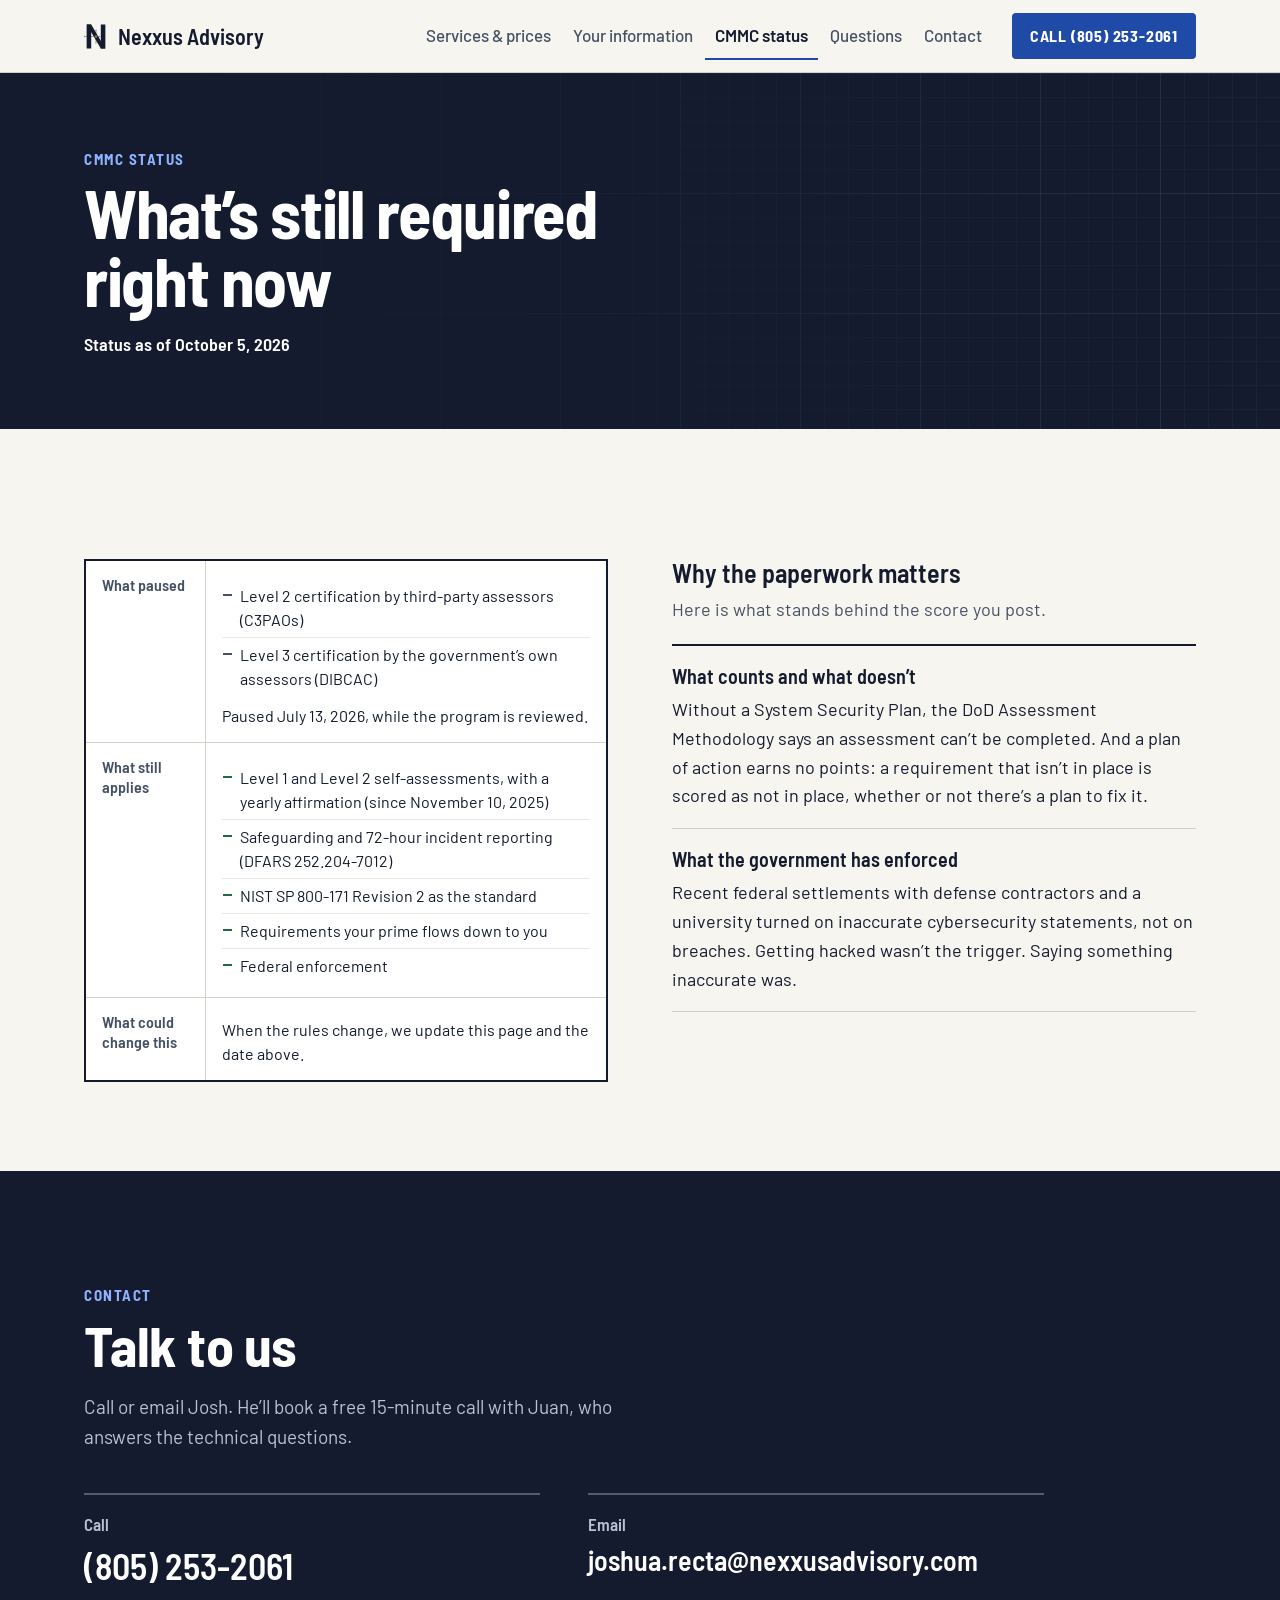
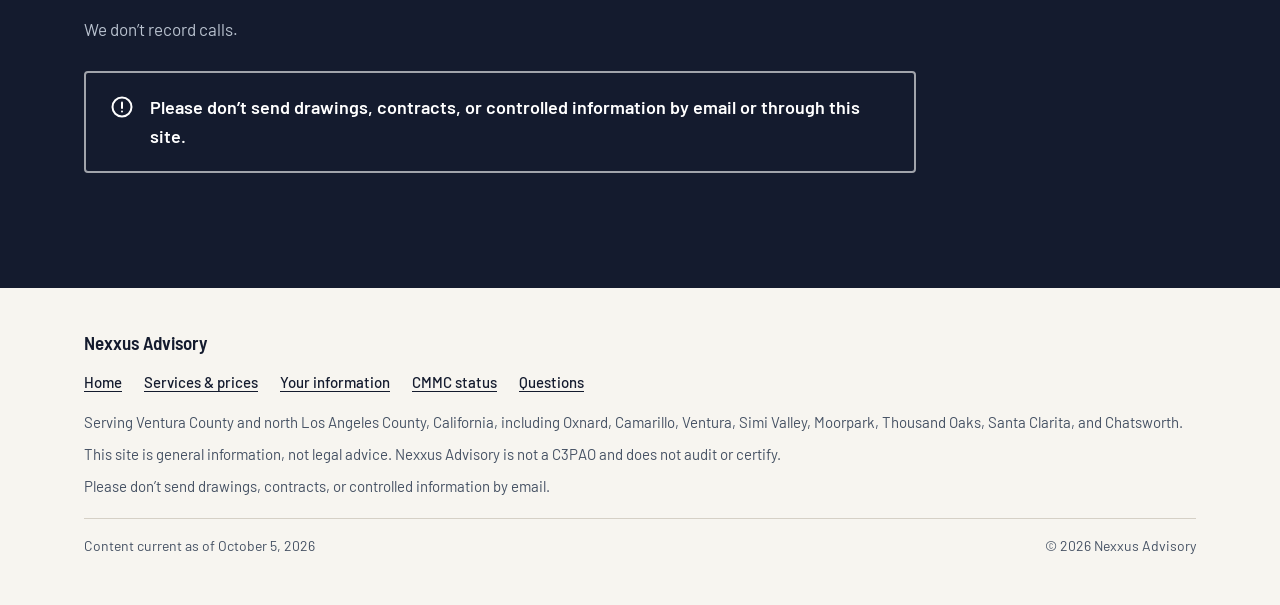
==== cmmc-status/index.html @ ff8290c5 "Split the site into five pages; add the four approved FAQ answers Pages: - /                   openi" ====
<!doctype html>
<html lang="en">
<head>
<meta charset="utf-8">
<meta name="viewport" content="width=device-width, initial-scale=1, viewport-fit=cover">
<title>CMMC status: what’s still required right now | Nexxus Advisory</title>
<meta name="description" content="Third-party CMMC certification is paused. Self-assessments, safeguarding under DFARS 252.204-7012, and what your prime flows down still apply. Status as of October 5, 2026.">
<link rel="canonical" href="https://nexxusadvisory.com/cmmc-status/">
<meta name="theme-color" content="#F7F5F0">
<meta property="og:type" content="website">
<meta property="og:site_name" content="Nexxus Advisory">
<meta property="og:url" content="https://nexxusadvisory.com/cmmc-status/">
<meta property="og:title" content="CMMC status: what’s still required right now">
<meta property="og:description" content="Third-party CMMC certification is paused. Self-assessments, safeguarding under DFARS 252.204-7012, and what your prime flows down still apply. Status as of October 5, 2026.">
<meta property="og:image" content="https://nexxusadvisory.com/og-image.png">
<meta property="og:image:width" content="1200">
<meta property="og:image:height" content="630">
<meta property="og:image:alt" content="Nexxus Advisory: The audit paused. The obligation didn’t.">
<meta name="twitter:card" content="summary_large_image">
<link rel="icon" type="image/svg+xml" href="/favicon.svg">
<link rel="preload" href="/fonts/barlow-semi-condensed-latin-700-normal.woff2" as="font" type="font/woff2" crossorigin>
<link rel="preload" href="/fonts/barlow-latin-400-normal.woff2" as="font" type="font/woff2" crossorigin>
<link rel="stylesheet" href="/fonts.css">
<link rel="stylesheet" href="/styles.css">
</head>
<body>

<a class="skip-link" href="#main">Skip to content</a>

<header class="site-header">
  <div class="wrap">
    <a class="brand" href="/" aria-label="Nexxus Advisory, home">
      <svg viewBox="0 0 200 240" aria-hidden="true" focusable="false">
        <g fill="#141B2E">
          <rect x="22" y="20" width="38" height="200"></rect>
          <rect x="140" y="20" width="38" height="200"></rect>
          <polygon points="22,20 60,20 178,220 140,220"></polygon>
        </g>
        <g stroke="#141B2E" stroke-width="3" fill="none">
          <line x1="4" y1="120" x2="132" y2="120"></line>
          <line x1="100" y1="66" x2="100" y2="174"></line>
          <line x1="4" y1="114" x2="4" y2="126"></line>
          <line x1="132" y1="114" x2="132" y2="126"></line>
          <line x1="94" y1="66" x2="106" y2="66"></line>
          <line x1="94" y1="174" x2="106" y2="174"></line>
        </g>
        <circle cx="100" cy="120" r="9" fill="#A6491F" stroke="#FFFFFF" stroke-width="2"></circle>
      </svg>
      <span>Nexxus Advisory</span>
    </a>
    <nav class="site-nav" aria-label="Pages">
      <ul>
        <li><a href="/services/">Services &amp; prices</a></li>
        <li><a href="/your-information/">Your information</a></li>
        <li><a href="/cmmc-status/" aria-current="page">CMMC status</a></li>
        <li><a href="/questions/">Questions</a></li>
        <li><a href="#contact">Contact</a></li>
      </ul>
    </nav>
    <a class="btn btn-primary header-call" href="tel:+18052532061">Call (805) 253-2061</a>
    <details class="menu">
      <summary><svg viewBox="0 0 24 24" fill="none" stroke="currentColor" stroke-width="2" stroke-linecap="round" aria-hidden="true" focusable="false"><path class="menu-bars" d="M4 7h16M4 12h16M4 17h16"></path><path class="menu-x" d="M6 6l12 12M18 6L6 18"></path></svg><span>Menu</span></summary>
      <nav class="menu-panel" aria-label="Menu">
        <ul>
        <li><a href="/">Home</a></li>
        <li><a href="/services/">Services &amp; prices</a></li>
        <li><a href="/your-information/">Your information</a></li>
        <li><a href="/cmmc-status/" aria-current="page">CMMC status</a></li>
        <li><a href="/questions/">Questions</a></li>
        </ul>
      </nav>
    </details>
  </div>
</header>

<main id="main">

  <section class="hero page-hero" aria-labelledby="page-title">
    <div class="wrap">
      <p class="eyebrow">CMMC status</p>
      <h1 id="page-title">What’s still required right now</h1>
      <p class="date-line">Status as of <time datetime="2026-10-05">October 5, 2026</time></p>
    </div>
  </section>

  <section class="section" id="status" aria-label="Status details">
    <div class="wrap">
      <div class="status-grid">
        <div class="notice">
          <div class="notice-row">
            <h2 class="notice-key">What paused</h2>
            <div class="notice-val">
              <ul>
                <li>Level 2 certification by third-party assessors (C3PAOs)</li>
                <li>Level 3 certification by the government’s own assessors (DIBCAC)</li>
              </ul>
              <p>Paused July 13, 2026, while the program is reviewed.</p>
            </div>
          </div>
          <div class="notice-row">
            <h2 class="notice-key">What still applies</h2>
            <div class="notice-val">
              <ul class="applies">
                <li>Level 1 and Level 2 self-assessments, with a yearly affirmation (since November 10, 2025)</li>
                <li>Safeguarding and 72-hour incident reporting (DFARS 252.204-7012)</li>
                <li>NIST SP 800-171 Revision 2 as the standard</li>
                <li>Requirements your prime flows down to you</li>
                <li>Federal enforcement</li>
              </ul>
            </div>
          </div>
          <div class="notice-row">
            <h2 class="notice-key">What could change this</h2>
            <div class="notice-val">
              <p>When the rules change, we update this page and the date above.</p>
            </div>
          </div>
        </div>

        <div class="matters">
          <h2>Why the paperwork matters</h2>
          <p>Here is what stands behind the score you post.</p>
          <div class="matters-list">
            <div class="matters-item">
              <h3>What counts and what doesn’t</h3>
              <p>Without a System Security Plan, the DoD Assessment Methodology says an assessment can’t be completed. And a plan of action earns no points: a requirement that isn’t in place is scored as not in place, whether or not there’s a plan to fix it.</p>
            </div>
            <div class="matters-item">
              <h3>What the government has enforced</h3>
              <p>Recent federal settlements with defense contractors and a university turned on inaccurate cybersecurity statements, not on breaches. Getting hacked wasn’t the trigger. Saying something inaccurate was.</p>
            </div>
          </div>
        </div>
      </div>
    </div>
  </section>

  <section class="contact" id="contact" aria-labelledby="contact-title">
    <div class="wrap">
      <p class="eyebrow">Contact</p>
      <h2 id="contact-title">Talk to us</h2>
      <p class="contact-sub">Call or email Josh. He’ll book a free 15-minute call with Juan, who answers the technical questions.</p>
      <div class="contact-grid">
        <div class="contact-item">
          <p class="contact-key">Call</p>
          <a href="tel:+18052532061">(805) 253-2061</a>
        </div>
        <div class="contact-item">
          <p class="contact-key">Email</p>
          <a class="email" href="mailto:joshua.recta@nexxusadvisory.com?subject=CMMC%20documentation">joshua.recta<wbr>@nexxusadvisory.com</a>
        </div>
      </div>
      <p class="contact-note">We don’t record calls.</p>
      <p class="warning"><svg viewBox="0 0 24 24" fill="none" stroke="currentColor" stroke-width="2" stroke-linecap="round" stroke-linejoin="round" aria-hidden="true" focusable="false"><circle cx="12" cy="12" r="9.5"></circle><path d="M12 7.5v5.5"></path><path d="M12 16.5v.01"></path></svg><span>Please don’t send drawings, contracts, or controlled information by email or through this site.</span></p>
    </div>
  </section>

</main>

<footer class="site-footer">
  <div class="wrap">
    <p class="footer-name">Nexxus Advisory</p>
    <ul class="footer-nav" aria-label="Pages">
      <li><a href="/">Home</a></li>
      <li><a href="/services/">Services &amp; prices</a></li>
      <li><a href="/your-information/">Your information</a></li>
      <li><a href="/cmmc-status/">CMMC status</a></li>
      <li><a href="/questions/">Questions</a></li>
    </ul>
    <p>Serving Ventura County and north Los Angeles County, California, including Oxnard, Camarillo, Ventura, Simi Valley, Moorpark, Thousand Oaks, Santa Clarita, and Chatsworth.</p>
    <p>This site is general information, not legal advice. Nexxus Advisory is not a C3PAO and does not audit or certify.</p>
    <p>Please don’t send drawings, contracts, or controlled information by email.</p>
    <div class="footer-meta">
      <span>Content current as of <time datetime="2026-10-05">October 5, 2026</time></span>
      <span>© 2026 Nexxus Advisory</span>
    </div>
  </div>
</footer>

<aside class="callbar" aria-label="Call Josh">
  <a class="btn btn-primary" href="tel:+18052532061">Call (805) 253-2061</a>
</aside>

</body>
</html>
---- fonts.css ----
/* Barlow and Barlow Semi Condensed, self-hosted (SIL Open Font License, see fonts/OFL.txt) */
@font-face{font-family:'Barlow';font-style:normal;font-weight:400;font-display:swap;src:url('fonts/barlow-latin-400-normal.woff2') format('woff2');}
@font-face{font-family:'Barlow';font-style:normal;font-weight:500;font-display:swap;src:url('fonts/barlow-latin-500-normal.woff2') format('woff2');}
@font-face{font-family:'Barlow';font-style:normal;font-weight:600;font-display:swap;src:url('fonts/barlow-latin-600-normal.woff2') format('woff2');}
@font-face{font-family:'Barlow Semi Condensed';font-style:normal;font-weight:500;font-display:swap;src:url('fonts/barlow-semi-condensed-latin-500-normal.woff2') format('woff2');}
@font-face{font-family:'Barlow Semi Condensed';font-style:normal;font-weight:600;font-display:swap;src:url('fonts/barlow-semi-condensed-latin-600-normal.woff2') format('woff2');}
@font-face{font-family:'Barlow Semi Condensed';font-style:normal;font-weight:700;font-display:swap;src:url('fonts/barlow-semi-condensed-latin-700-normal.woff2') format('woff2');}
---- styles.css ----
/* Nexxus Advisory, site styles (v2, approved copy) */

:root{
  --page:#F7F5F0;   /* page background: warm paper */
  --paper:#FFFFFF;  /* cards and sheets sit on the page in white */
  --steel:#ECE9E2;
  --line:#D5D0C6;
  --ink:#141B2E;
  --ink-2:#455163;
  --blue:#1F4AA8;
  --blue-dark:#173A86;
  --hold:#8A4B00;
  --hold-bg:#FDF0D5;
  --ok:#1E6A43;
  --ok-bg:#E2F1E8;
  --night-text:#B9C2CF;
  --night-line:rgba(255,255,255,.16);
  --blue-light:#8FB3FF; /* links and accents on the dark bands */
  --blue-bright:#3B6FE0; /* buttons on the dark bands */
  --hold-light:#F2B35C;
  --sans:'Barlow', system-ui, -apple-system, 'Segoe UI', sans-serif;
  --cond:'Barlow Semi Condensed', 'Barlow', system-ui, -apple-system, 'Segoe UI', sans-serif;
  --wrap:1160px;
  --gutter:24px;
}

*,*::before,*::after{ box-sizing:border-box; }
html{ -webkit-text-size-adjust:100%; text-size-adjust:100%; }
@media (prefers-reduced-motion: no-preference){ html{ scroll-behavior:smooth; } }
body{
  margin:0; background:var(--page); color:var(--ink);
  font-family:var(--sans); font-size:1.125rem; line-height:1.6;
  -webkit-font-smoothing:antialiased; text-rendering:optimizeLegibility;
}
svg{ display:block; }
h1,h2,h3{ margin:0; font-family:var(--cond); color:var(--ink); line-height:1.1; }
p{ margin:0; }
ul,ol,dl,dd{ margin:0; padding:0; list-style:none; }
a{ color:var(--blue); text-underline-offset:3px; text-decoration-thickness:1px; }
a:hover{ color:var(--blue-dark); text-decoration-thickness:2px; }
:focus-visible{ outline:3px solid var(--blue); outline-offset:3px; border-radius:2px; }
[id]{ scroll-margin-top:88px; }

.wrap{ max-width:var(--wrap); margin:0 auto; padding:0 var(--gutter); }

.skip-link{
  position:absolute; left:12px; top:-80px; z-index:100;
  background:var(--ink); color:#fff; padding:12px 16px; border-radius:4px;
  font-weight:600; text-decoration:none;
}
.skip-link:focus{ top:12px; color:#fff; }

/* A value set on launch day; the highlight makes it impossible to miss */
.todo{ background:var(--hold-bg); color:var(--hold); padding:0 4px; border-radius:2px; }

/* ---------- Buttons ---------- */
.btn{
  display:inline-flex; align-items:center; justify-content:center; gap:8px;
  min-height:52px; padding:10px 24px; border:2px solid var(--blue); border-radius:4px;
  font-family:var(--cond); font-weight:700; font-size:1.125rem; letter-spacing:.05em; text-transform:uppercase;
  text-decoration:none; transition:background-color .15s ease, color .15s ease, border-color .15s ease;
}
.btn-primary{ background:var(--blue); color:#fff; }
.btn-primary:hover{ background:var(--blue-dark); border-color:var(--blue-dark); color:#fff; }
.btn-secondary{ background:transparent; color:var(--blue); }
.btn-secondary:hover{ background:var(--steel); color:var(--blue-dark); }
.actions{ margin-top:32px; display:flex; flex-wrap:wrap; align-items:center; gap:12px 20px; }
.actions .text-link{ font-weight:500; }

/* ---------- Header ---------- */
.site-header{
  position:sticky; top:0; z-index:50;
  background:rgba(247,245,240,.97); border-bottom:1px solid var(--line);
}
.site-header .wrap{ display:flex; align-items:center; gap:20px; min-height:72px; }
.brand{
  display:flex; align-items:center; gap:10px; margin-right:auto;
  color:var(--ink); text-decoration:none;
  font-family:var(--cond); font-weight:600; font-size:1.375rem; line-height:1;
}
.brand:hover{ color:var(--ink); }
.brand svg{ width:24px; height:29px; flex:none; }
.site-nav ul{ display:flex; gap:2px; }
.site-nav a{
  display:block; padding:10px 10px; border-radius:4px;
  color:var(--ink-2); font-weight:500; font-size:1.0625rem; text-decoration:none;
}
.site-nav a:hover{ color:var(--ink); background:var(--steel); }
.site-nav a[aria-current="page"]{ color:var(--ink); font-weight:600; box-shadow:inset 0 -2px 0 var(--blue); border-radius:4px 4px 0 0; }
.header-call{ min-height:44px; padding:8px 16px; font-size:1rem; }
@media (max-width:1060px){ .site-nav{ display:none; } }

/* Menu for phones and tablets: a <details> element, so it works without scripts */
.menu{ display:none; position:relative; }
@media (max-width:1060px){ .menu{ display:block; } }
.menu summary{
  display:flex; align-items:center; gap:8px; min-height:44px; padding:8px 14px; cursor:pointer; list-style:none;
  border:2px solid var(--ink); border-radius:4px; font-family:var(--cond); font-weight:700; font-size:1rem;
  letter-spacing:.05em; text-transform:uppercase; color:var(--ink); background:transparent;
}
.menu summary::-webkit-details-marker{ display:none; }
.menu summary svg{ width:20px; height:20px; }
.menu .menu-x{ display:none; }
.menu[open] .menu-x{ display:inline; }
.menu[open] .menu-bars{ display:none; }
.menu-panel{
  position:absolute; right:0; top:calc(100% + 10px); z-index:70; width:min(20rem, calc(100vw - 32px));
  background:var(--paper); border:2px solid var(--ink); border-radius:4px; box-shadow:0 18px 36px -18px rgba(20,27,46,.45);
}
.menu-panel li + li{ border-top:1px solid var(--line); }
.menu-panel a{ display:block; padding:14px 18px; color:var(--ink); text-decoration:none; font-family:var(--cond); font-weight:600; font-size:1.1875rem; }
.menu-panel a:hover{ background:var(--steel); }
.menu-panel a[aria-current="page"]{ box-shadow:inset 4px 0 0 var(--blue); color:var(--blue-dark); }

/* Sticky call bar: phones only, replaces the header button there */
.callbar{ display:none; }
@media (max-width:760px){
  .header-call{ display:none; }
  .callbar{
    display:block; position:fixed; left:0; right:0; bottom:0; z-index:60;
    padding:10px 16px calc(10px + env(safe-area-inset-bottom));
    background:rgba(247,245,240,.97); border-top:1px solid var(--line);
  }
  .callbar .btn{ width:100%; }
  body{ padding-bottom:80px; }
}

/* ---------- Opening ---------- */
/* Dark band with a faint drafting grid that fades out behind the text */
.hero{
  padding:clamp(56px,8vw,112px) 0 0; color:#fff;
  background-color:var(--ink);
  background-image:
    linear-gradient(90deg, var(--ink) 0%, rgba(20,27,46,.88) 40%, rgba(20,27,46,.15) 100%),
    linear-gradient(rgba(143,179,255,.12) 1px, transparent 1px),
    linear-gradient(90deg, rgba(143,179,255,.12) 1px, transparent 1px),
    linear-gradient(rgba(143,179,255,.05) 1px, transparent 1px),
    linear-gradient(90deg, rgba(143,179,255,.05) 1px, transparent 1px);
  background-size:auto, 120px 120px, 120px 120px, 24px 24px, 24px 24px;
  /* grid anchored to the right edge so the route drawing sits exactly on its lines */
  background-position:0 0, right 0 top 0, right 0 top 0, right 0 top 0, right 0 top 0;
  position:relative; overflow:hidden;
}
.hero > .wrap{ position:relative; z-index:1; }

/* Inner pages open with a compact version of the dark band */
.page-hero{ padding:clamp(48px,6vw,88px) 0 clamp(44px,5.5vw,80px); }
.page-hero h1{ font-size:clamp(2.5rem,5.6vw,4.25rem); font-weight:700; line-height:1; letter-spacing:-.02em; max-width:18ch; }
.hero .eyebrow{ color:var(--blue-light); }
.page-intro{ margin-top:20px; max-width:38em; font-size:clamp(1.1875rem,1.8vw,1.3125rem); color:var(--night-text); }
.page-hero .date-line{ margin-top:16px; font-family:var(--cond); font-weight:600; font-size:1.125rem; color:#fff; }

/* Route drawing on the grid: how drawings move through a shop (wide screens only).
   Original linework; it echoes the example-shop map further down. */
.trace{
  display:none; position:absolute; top:0; right:0; z-index:2; width:576px; height:744px; pointer-events:none;
  -webkit-mask-image:linear-gradient(90deg, transparent 0, #000 18%);
  mask-image:linear-gradient(90deg, transparent 0, #000 18%);
}
@media (min-width:1440px){ .trace{ display:block; } }
/* hover zone over the drawing only (clear of the text), so hovering it replays the trip */
.trace-hit{ fill:none; pointer-events:all; }
.trace-shop{ fill:none; stroke:var(--blue-light); stroke-opacity:.35; stroke-width:1; stroke-dasharray:6 6; }
.trace-caps{ fill:var(--blue-light); fill-opacity:.55; font-family:var(--cond); font-weight:600; font-size:11px; letter-spacing:.14em; }
.trace-route{ fill:none; stroke:var(--blue-light); stroke-opacity:.45; stroke-width:1.5; stroke-linejoin:round; }
.trace-pulse{ fill:none; stroke:#fff; stroke-width:2.5; stroke-linecap:round; stroke-dasharray:48 2000; stroke-dashoffset:48; opacity:.9; }
.trace-grow{ fill:none; stroke:var(--hold-light); stroke-opacity:.6; stroke-width:1.5; stroke-dasharray:5 6; }
.trace-node rect{ fill:var(--ink); stroke:var(--blue-light); stroke-opacity:.6; stroke-width:1.5; }
.trace-label text{ fill:var(--blue-light); fill-opacity:.85; font-family:var(--cond); font-weight:600; font-size:12px; letter-spacing:.1em; text-anchor:middle; }
.trace-via circle{ fill:var(--blue-light); fill-opacity:.7; }
.trace-exit circle{ fill:var(--hold-light); fill-opacity:.8; }
/* Nexxus layer: drafting notes that map the route but never touch it */
.note-line{ fill:none; stroke:#fff; stroke-opacity:.55; stroke-width:1; }
.note-arrow{ fill:#fff; fill-opacity:.7; }
.note-balloon circle{ fill:var(--ink); stroke:#fff; stroke-opacity:.75; stroke-width:1.25; }
.note-balloon text{ fill:#fff; font-family:var(--cond); font-weight:700; font-size:12px; text-anchor:middle; }
.note-text{ fill:#fff; fill-opacity:.7; font-family:var(--cond); font-weight:600; font-size:11px; letter-spacing:.14em; text-anchor:middle; }
.note-block{ fill:var(--ink); stroke:#fff; stroke-opacity:.55; stroke-width:1; }
.note-title{ fill:#fff; fill-opacity:.9; font-family:var(--cond); font-weight:700; font-size:12px; letter-spacing:.12em; text-anchor:middle; }
/* One trip around the route (5s), starting 3s after the page loads, replayed when the mouse moves onto the drawing
   into the opening. It never loops on its own (WCAG 2.2.2). Two identical keyframes so that
   switching names on hover restarts the trip. */
@keyframes trace-run-a{ from{ stroke-dashoffset:48; } to{ stroke-dashoffset:-1920; } }
@keyframes trace-run-b{ from{ stroke-dashoffset:48; } to{ stroke-dashoffset:-1920; } }
.hero{ --trace-delay:3s; } /* after the headline has been read */
.trace:hover{ --trace-delay:.15s; }
@media (prefers-reduced-motion: no-preference){
  .trace-pulse{ animation:trace-run-a 5s linear var(--trace-delay) both; }
  .trace:hover .trace-pulse{ animation-name:trace-run-b; }
}
@media (prefers-reduced-motion: reduce){ .trace-pulse{ display:none; } }
/* Scope leaks: each amber exit glows once as the light passes the box it leaves from
   (office 0.79s, CAM PC 1.59s, shop floor 1.95s into the trip). Replays with the trip. */
.leak-halo{ opacity:0; }
path.leak-halo{ fill:none; stroke:var(--hold-light); stroke-width:7; stroke-linecap:round; }
circle.leak-halo{ fill:var(--hold-light); }
.leak-halo{ will-change:opacity; }
@keyframes leak-glow-a{ 0%{ opacity:0; } 25%{ opacity:.85; } 100%{ opacity:0; } }
@keyframes leak-glow-b{ 0%{ opacity:0; } 25%{ opacity:.85; } 100%{ opacity:0; } }
@media (prefers-reduced-motion: no-preference){
  .leak-halo{ animation:leak-glow-a 1.6s ease-out both; }
  .leak-1 .leak-halo{ animation-delay:calc(var(--trace-delay) + .79s); }
  .leak-2 .leak-halo{ animation-delay:calc(var(--trace-delay) + 1.59s); }
  .leak-3 .leak-halo{ animation-delay:calc(var(--trace-delay) + 1.95s); }
  .trace:hover .leak-halo{ animation-name:leak-glow-b; }
}
.hero h1, .hero h2, .hero h3{ color:#fff; }
.hero a:not(.btn){ color:var(--blue-light); }
.hero a:not(.btn):hover{ color:#fff; }
.hero :focus-visible{ outline-color:#fff; }
.hero .btn-primary{ background:var(--blue-bright); border-color:var(--blue-bright); }
.hero .btn-primary:hover{ background:#fff; border-color:#fff; color:var(--ink); }
.hero-kicker{
  max-width:48rem; margin-bottom:20px;
  font-family:var(--cond); font-weight:600; font-size:clamp(1.0625rem,1.6vw,1.25rem); line-height:1.3;
  letter-spacing:.01em; color:var(--blue-light);
}
.hero .hero-kicker{ color:var(--blue-light); }
.hero-slogan{
  font-family:var(--cond); color:#fff;
  font-size:clamp(3rem,7.4vw,6rem); font-weight:700;
  line-height:.95; letter-spacing:-.02em;
}
.hero-slogan span{ display:block; }
.hero-slogan span + span{ color:var(--blue-light); }
.lede{ margin-top:32px; max-width:36em; font-size:clamp(1.1875rem,1.8vw,1.375rem); line-height:1.5; }
.lede + .lede{ margin-top:12px; color:var(--night-text); }
.hero-status{
  margin-top:28px; max-width:40em; padding-top:16px; border-top:2px solid rgba(255,255,255,.35);
  font-weight:500;
}

/* At a glance: four facts already stated further down, each a jump link */
.facts{
  margin-top:clamp(48px,6vw,72px); display:grid; grid-template-columns:repeat(4,minmax(0,1fr));
  border-top:1px solid var(--night-line);
}
.facts li + li{ border-left:1px solid var(--night-line); }
.hero .facts a{
  display:flex; flex-direction:column; gap:12px; height:100%;
  padding:24px 20px 28px; color:#fff; text-decoration:none;
  font-family:var(--cond); font-weight:600; font-size:1.1875rem; line-height:1.25;
}
.facts li:first-child a{ padding-left:0; }
.facts svg{ width:28px; height:28px; flex:none; color:var(--blue-light); }
.hero .facts a:hover span{ text-decoration:underline; text-underline-offset:4px; }

/* Icon moves once on hover (mouse) or keyboard focus. CSS only; off for reduced motion. */
@keyframes tag-swing{ 0%{ transform:rotate(0); } 25%{ transform:rotate(-16deg); } 55%{ transform:rotate(10deg); } 80%{ transform:rotate(-4deg); } 100%{ transform:rotate(0); } }
@keyframes pin-drop{ 0%{ transform:translateY(0); } 30%{ transform:translateY(-7px); } 55%{ transform:translateY(0); } 72%{ transform:translateY(-2px); } 100%{ transform:translateY(0); } }
/* padlock: the left leg stays in the body as the hinge; the right side pops free, then clicks shut */
@keyframes shackle-lift{ 0%{ transform:rotate(0); } 35%{ transform:rotate(-24deg); } 60%{ transform:rotate(-24deg); } 85%{ transform:rotate(3deg); } 100%{ transform:rotate(0); } }
.shackle{ transform-box:view-box; transform-origin:8px 10.5px; }
@keyframes check-draw{ from{ stroke-dashoffset:1; } to{ stroke-dashoffset:0; } }
.ico-tag{ transform-origin:33% 33%; }
.ico .check-2{ stroke-dasharray:1; stroke-dashoffset:0; }
@media (prefers-reduced-motion: no-preference){
  .facts a:focus-visible .ico-tag{ animation:tag-swing .6s ease-out; }
  .facts a:focus-visible .ico-pin{ animation:pin-drop .55s ease-out; }
  .facts a:focus-visible .shackle{ animation:shackle-lift .65s ease-in-out; }
  .facts a:focus-visible .check-2{ animation:check-draw .35s ease-out .12s both; }
}
@media (hover: hover) and (prefers-reduced-motion: no-preference){
  .facts a:hover .ico-tag{ animation:tag-swing .6s ease-out; }
  .facts a:hover .ico-pin{ animation:pin-drop .55s ease-out; }
  .facts a:hover .shackle{ animation:shackle-lift .65s ease-in-out; }
  .facts a:hover .check-2{ animation:check-draw .35s ease-out .12s both; }
}
@media (max-width:860px){
  .facts{ grid-template-columns:repeat(2,minmax(0,1fr)); }
  .facts li:nth-child(3){ border-left:0; }
  .facts li:nth-child(n+3){ border-top:1px solid var(--night-line); }
  .facts li:nth-child(odd) a{ padding-left:0; }
  .hero .facts a{ padding:18px 14px 20px; font-size:1.0625rem; gap:10px; }
}

/* ---------- Sections ---------- */
.section{ padding:clamp(56px,7vw,100px) 0; }
.section-alt{ background:var(--steel); }
.section-head{ max-width:44rem; }
.section-head h2{ font-size:clamp(2.25rem,4.4vw,3.5rem); font-weight:700; letter-spacing:-.015em; line-height:1.02; }
.eyebrow{
  margin-bottom:10px; font-family:var(--cond); font-weight:700; font-size:.9375rem; line-height:1.2;
  letter-spacing:.1em; text-transform:uppercase; color:var(--blue);
}
.section-head .eyebrow{ margin-top:0; font-size:.9375rem; color:var(--blue); }

/* Dark band, used once mid-page for rhythm */
.section-dark{ background:var(--ink); color:#fff; }
.section-dark h2, .section-dark h3{ color:#fff; }
.section-dark .section-head p{ color:var(--night-text); }
.section-dark .section-head .eyebrow, .contact .eyebrow{ color:var(--blue-light); }
.section-dark a{ color:var(--blue-light); }
.section-dark :focus-visible{ outline-color:#fff; }
.section-dark .limits{ border-top-color:rgba(255,255,255,.6); }
.section-dark .limits li{ border-bottom-color:var(--night-line); }
.section-dark .limits svg{ color:var(--hold-light); }
.section-head p{ margin-top:16px; font-size:1.1875rem; color:var(--ink-2); }
.section-head .date-line{ margin-top:10px; font-family:var(--cond); font-weight:600; font-size:1.125rem; color:var(--ink); }

/* Is this for your shop? */
.fit{ margin-top:40px; display:grid; grid-template-columns:repeat(2,minmax(0,1fr)); gap:24px; }
.fit-col{ background:var(--paper); border:1px solid var(--line); border-radius:4px; padding:clamp(24px,3vw,32px); }
.fit-col h3{ display:flex; align-items:center; gap:10px; font-size:1.5rem; font-weight:600; }
.fit-col h3 svg{ width:22px; height:22px; flex:none; }
.fit-yes h3 svg{ color:var(--ok); }
.fit-no h3 svg{ color:var(--hold); }
.fit-col ul{ margin-top:16px; }
.fit-col li{ padding:11px 0; border-top:1px solid var(--line); font-size:1.0625rem; }
.fit-close{ margin-top:24px; font-weight:500; }
@media (max-width:860px){ .fit{ grid-template-columns:minmax(0,1fr); } }

/* What's still required right now */
.status-grid{
  margin-top:40px; display:grid; grid-template-columns:minmax(0,6fr) minmax(0,6fr);
  gap:clamp(32px,5vw,64px); align-items:start;
}
@media (max-width:940px){ .status-grid{ grid-template-columns:minmax(0,1fr); } }

.notice{ border:2px solid var(--ink); background:var(--paper); font-size:1rem; line-height:1.5; }
.notice-head{ display:grid; grid-template-columns:minmax(0,1fr) auto; border-bottom:2px solid var(--ink); }
.notice-title{ padding:12px 16px; font-family:var(--cond); font-weight:700; font-size:1.375rem; line-height:1.15; }
.notice-title span{ display:block; font-weight:500; font-size:1rem; color:var(--ink-2); }
.notice-eff{
  padding:12px 16px; border-left:1px solid var(--ink);
  display:flex; flex-direction:column; justify-content:center;
  font-family:var(--cond); font-size:1rem; line-height:1.25; color:var(--ink-2);
}
.notice-eff strong{ font-weight:600; font-size:1.125rem; color:var(--ink); }
.notice-row{ display:grid; grid-template-columns:7.5rem minmax(0,1fr); border-bottom:1px solid var(--line); }
.notice-row:last-child{ border-bottom:0; }
.notice-key{
  padding:14px 16px; border-right:1px solid var(--line);
  font-family:var(--cond); font-weight:600; font-size:1rem; line-height:1.3; color:var(--ink-2);
}
.notice-val{ padding:12px 16px 14px; }
.notice-val p{ margin-top:8px; }
.notice-val ul{ margin-top:6px; }
.notice-val li{ position:relative; padding:5px 0 5px 18px; border-top:1px solid var(--steel); }
.notice-val li:first-child{ border-top:0; }
.notice-val li::before{ content:""; position:absolute; left:1px; top:.95em; width:9px; height:2px; background:var(--ink-2); }
.notice-val .applies li::before{ background:var(--ok); }
@media (max-width:480px){
  .notice-row{ grid-template-columns:minmax(0,1fr); }
  .notice-key{ padding:12px 16px 0; border-right:0; }
}

.tag{
  display:inline-flex; align-items:center; gap:8px; padding:3px 10px 3px 8px; border-radius:2px;
  font-family:var(--cond); font-weight:600; font-size:1rem; line-height:1.4;
}
.tag::before{
  content:""; width:8px; height:8px; border-radius:50%; flex:none;
  background:var(--paper); box-shadow:inset 0 0 0 1.5px currentColor;
}
.tag-hold{ background:var(--hold-bg); color:var(--hold); }
.tag-ok{ background:var(--ok-bg); color:var(--ok); }

.matters > h2, .matters > h3{ font-size:1.625rem; font-weight:600; }
.matters > p{ margin-top:8px; color:var(--ink-2); }
.matters-list{ margin-top:20px; border-top:2px solid var(--ink); }
.matters-item{ padding:18px 0; border-bottom:1px solid var(--line); }
.matters-item h3, .matters-item h4{ margin:0; font-family:var(--cond); font-weight:600; font-size:1.25rem; line-height:1.25; }
.matters-item p{ margin-top:6px; }

/* What we do */
.services{ margin-top:40px; display:grid; grid-template-columns:repeat(2,minmax(0,1fr)); gap:24px; }
.service{
  display:flex; flex-direction:column;
  background:var(--paper); border:1px solid var(--line); border-top:4px solid var(--ink);
  border-radius:0 0 4px 4px; padding:clamp(24px,3vw,36px);
}
.service-when{ font-family:var(--cond); font-weight:600; font-size:1.0625rem; color:var(--blue); }
.service h3{ margin-top:4px; font-size:2rem; font-weight:600; }
.service-what{ margin-top:12px; }
.service-get{ margin-top:20px; font-family:var(--cond); font-weight:600; font-size:1.125rem; }
.service-get + p{ margin-top:4px; }
.service ul{ margin-top:14px; border-top:1px solid var(--line); }
.service li{ position:relative; padding:10px 0 10px 22px; border-bottom:1px solid var(--line); font-size:1.0625rem; }
.service li::before{ content:""; position:absolute; left:0; top:1.2em; width:10px; height:2px; background:var(--blue); }
.service-terms{ margin-top:auto; padding-top:24px; display:grid; grid-template-columns:4.5rem minmax(0,1fr); gap:8px 12px; }
.service-terms dt{ font-family:var(--cond); font-weight:600; font-size:1.0625rem; color:var(--ink-2); }
.service-terms dd{ font-size:1.0625rem; }
.terms-note{ margin-top:28px; max-width:46rem; font-weight:500; }
@media (max-width:860px){ .services{ grid-template-columns:minmax(0,1fr); } }

/* What we don't do */
.limits{ margin-top:36px; display:grid; grid-template-columns:repeat(2,minmax(0,1fr)); column-gap:48px; max-width:64rem; border-top:2px solid var(--ink); }
.limits li{ display:flex; gap:12px; align-items:flex-start; padding:14px 0; border-bottom:1px solid var(--line); }
.limits svg{ width:20px; height:20px; flex:none; margin-top:4px; color:var(--hold); }
@media (max-width:760px){ .limits{ grid-template-columns:minmax(0,1fr); } }

/* How your information is handled */
.handling{ margin-top:36px; max-width:52rem; border-top:2px solid var(--ink); }
.handling li{ padding:14px 0; border-bottom:1px solid var(--line); }
.warning{
  margin-top:28px; max-width:52rem; display:flex; gap:16px; align-items:flex-start;
  padding:20px 24px; background:var(--paper); border:2px solid var(--ink); border-radius:4px;
  font-weight:600;
}
.warning svg{ width:24px; height:24px; flex:none; margin-top:2px; }

/* How it works: a shop traveler */
.traveler{ margin-top:40px; border:2px solid var(--ink); background:var(--paper); }
.traveler-head{
  display:grid; grid-template-columns:4.5rem minmax(0,1fr);
  border-bottom:2px solid var(--ink);
  font-family:var(--cond); font-weight:600; font-size:1rem; color:var(--ink-2);
}
.traveler-head span{ padding:10px 18px; }
.traveler-head span + span{ border-left:1px solid var(--line); }
.op{ display:grid; grid-template-columns:4.5rem minmax(0,1fr); border-bottom:1px solid var(--line); }
.op:last-child{ border-bottom:0; }
.op > *{ padding:20px 18px; }
.op > * + *{ border-left:1px solid var(--line); }
.op p{ max-width:54rem; }
.op .op-num{ font-family:var(--cond); font-weight:700; font-size:1.75rem; line-height:1.1; color:var(--blue); }
.op .op-num span{
  position:absolute; width:1px; height:1px; overflow:hidden;
  clip:rect(0 0 0 0); clip-path:inset(50%); white-space:nowrap;
}
@media (max-width:760px){
  .traveler-head{ display:none; }
  .op{ grid-template-columns:4.75rem minmax(0,1fr); }
  .op > *{ padding:18px 14px; }
  .op .op-num span{
    position:static; width:auto; height:auto; overflow:visible; clip:auto; clip-path:none; white-space:normal;
    display:block; font-weight:600; font-size:.9375rem; color:var(--ink-2);
  }
}

/* Who we are */
.people{ margin-top:40px; display:grid; grid-template-columns:repeat(2,minmax(0,1fr)); gap:32px 56px; max-width:60rem; }
.person{ padding-top:18px; border-top:2px solid var(--ink); }
.person h3{ font-size:1.75rem; font-weight:600; }
.person-role{ margin-top:2px; font-family:var(--cond); font-weight:600; font-size:1.0625rem; color:var(--blue); }
.person-role + p{ margin-top:12px; }
@media (max-width:760px){ .people{ grid-template-columns:minmax(0,1fr); } }

/* Common questions */
.faq{ margin-top:36px; max-width:52rem; border-top:2px solid var(--ink); }
.faq details{ border-bottom:1px solid var(--line); }
.faq summary{
  display:flex; justify-content:space-between; align-items:center; gap:24px;
  min-height:44px; padding:20px 0; cursor:pointer; list-style:none;
  font-family:var(--cond); font-weight:600; font-size:1.375rem; line-height:1.3;
}
.faq summary::-webkit-details-marker{ display:none; }
.faq summary::after{
  content:""; flex:none; width:16px; height:16px;
  background:
    linear-gradient(var(--ink),var(--ink)) center / 16px 2px no-repeat,
    linear-gradient(var(--ink),var(--ink)) center / 2px 16px no-repeat;
}
.faq details[open] > summary::after{ background-size:16px 2px, 2px 0; }
.faq summary:hover{ color:var(--blue-dark); }
.faq-answer{ max-width:42rem; padding:0 0 24px; }

/* Terms on this page */
/* Each term opens on tap, like the questions above (native details, no scripts) */
.glossary{ margin-top:36px; display:grid; grid-template-columns:repeat(2,minmax(0,1fr)); column-gap:48px; align-items:start; border-top:2px solid var(--ink); }
.glossary details{ border-bottom:1px solid var(--line); }
.glossary summary{
  display:flex; justify-content:space-between; align-items:center; gap:16px;
  min-height:44px; padding:14px 0; cursor:pointer; list-style:none;
}
.glossary summary::-webkit-details-marker{ display:none; }
.glossary summary::after{
  content:""; flex:none; width:14px; height:14px;
  background:
    linear-gradient(var(--ink),var(--ink)) center / 14px 2px no-repeat,
    linear-gradient(var(--ink),var(--ink)) center / 2px 14px no-repeat;
}
.glossary details[open] > summary::after{ background-size:14px 2px, 2px 0; }
.glossary summary:hover .g-term{ color:var(--blue-dark); }
.g-term{ font-family:var(--cond); font-weight:600; font-size:1.1875rem; }
.g-full{ font-family:var(--sans); font-weight:500; font-size:1.0625rem; color:var(--ink-2); }
.glossary details > p{ padding:0 0 16px; font-size:1.0625rem; }
.glossary details > p a{ font-size:.9375rem; white-space:nowrap; }
@media (max-width:760px){ .glossary{ grid-template-columns:minmax(0,1fr); } }

/* Contact */
.contact{ background:var(--ink); color:#fff; padding:clamp(72px,9vw,120px) 0; }
.contact h2{ color:#fff; font-size:clamp(2.25rem,4.6vw,3.5rem); font-weight:700; letter-spacing:-.01em; }
.contact-sub{ margin-top:16px; max-width:36rem; font-size:1.1875rem; color:var(--night-text); }
.contact-grid{ margin-top:40px; display:grid; grid-template-columns:repeat(2,minmax(0,1fr)); gap:28px 48px; max-width:60rem; }
.contact-item{ padding-top:16px; border-top:2px solid rgba(255,255,255,.28); }
.contact-key{ font-family:var(--cond); font-weight:600; font-size:1.0625rem; color:var(--night-text); }
.contact-item a{
  display:inline-block; margin-top:6px; color:#fff; text-decoration:none;
  font-family:var(--cond); font-weight:600; font-size:clamp(1.5rem,3vw,2.25rem); line-height:1.2;
  overflow-wrap:anywhere;
}
.contact-item a:hover{ color:#fff; text-decoration:underline; }
.contact-item .email{ font-size:clamp(1.25rem,2.4vw,1.75rem); overflow-wrap:normal; }
.contact-note{ margin-top:28px; color:var(--night-text); font-size:1.0625rem; }
.contact .warning{ background:transparent; border-color:rgba(255,255,255,.6); color:#fff; }
.contact :focus-visible{ outline-color:#fff; }
@media (max-width:760px){ .contact-grid{ grid-template-columns:minmax(0,1fr); } }

/* Footer */
.site-footer{ padding:40px 0 48px; font-size:.9375rem; color:var(--ink-2); }
.footer-name{ font-family:var(--cond); font-weight:600; font-size:1.1875rem; color:var(--ink); }
.site-footer p + p{ margin-top:8px; }
.footer-meta{
  margin-top:20px; padding-top:16px; border-top:1px solid var(--line);
  display:flex; flex-wrap:wrap; justify-content:space-between; gap:8px 24px; font-size:.875rem;
}

/* Not-found page */
.notfound{ padding:clamp(72px,12vw,160px) 0; }
.notfound h1{ font-size:clamp(2.5rem,6vw,4rem); font-weight:700; line-height:1; }
.notfound p{ margin-top:20px; max-width:34em; font-size:1.1875rem; color:var(--ink-2); }

/* Print */
/* ---------- Diagrams ----------
   Inline SVG and plain HTML, styled here only (no inline styles, so the
   security headers stay unchanged). */
.figure{ margin:40px 0 0; }
.figure figcaption{ margin-top:14px; max-width:46rem; color:var(--ink-2); font-size:1rem; }
.dg{ display:block; width:100%; height:auto; }
.dg-tall{ display:none; max-width:420px; margin:0 auto; }
@media (max-width:960px){ .dg-wide{ display:none; } .dg-tall{ display:block; } }
.dg text{ font-family:var(--sans); fill:var(--ink); font-size:15px; }
.dg .t-strong{ font-family:var(--cond); font-weight:600; font-size:18px; }
.dg .t-small{ font-size:13px; fill:var(--ink-2); }
.dg .t-caps{ font-family:var(--cond); font-weight:700; font-size:14px; letter-spacing:.08em; }
.dg .node{ fill:var(--paper); stroke:var(--ink); stroke-width:1.5; }
.dg .node-out{ fill:var(--paper); stroke:var(--ink-2); stroke-width:1.5; }
.dg .boundary{ fill:rgba(255,255,255,.55); stroke:var(--ink); stroke-width:2; stroke-dasharray:9 6; }
.dg .flow{ fill:none; stroke:var(--ink); stroke-width:1.75; }
.dg .ah-ink{ fill:var(--ink); }
.dg .grow{ fill:var(--hold-bg); stroke:var(--hold); stroke-width:1.5; stroke-dasharray:5 4; }
.dg .grow-line{ fill:none; stroke:var(--hold); stroke-width:1.75; stroke-dasharray:5 4; }
.dg .ah-hold{ fill:var(--hold); }
.dg .badge{ fill:var(--hold); }
.dg .badge-t{ fill:#fff; font-family:var(--cond); font-weight:700; font-size:14px; }
.dg .us{ fill:#E8EEF8; stroke:var(--blue); stroke-width:1.5; }
.dg .us-line{ fill:none; stroke:var(--blue); stroke-width:1.5; stroke-dasharray:2 4; }
.legend{ margin-top:18px; display:grid; grid-template-columns:repeat(auto-fit,minmax(min(20rem,100%),1fr)); gap:6px 24px; padding:0; list-style:none; font-size:1rem; }
.legend li{ display:flex; gap:10px; align-items:baseline; }
.legend .n{ flex:none; display:inline-grid; place-items:center; width:22px; height:22px; border-radius:50%; background:var(--hold); color:#fff; font-family:var(--cond); font-weight:700; font-size:.875rem; }

/* Who does what */
.roles{ margin-top:36px; display:grid; grid-template-columns:minmax(0,1fr) 7.5rem minmax(0,1fr) 7.5rem minmax(0,1fr); align-items:stretch; }
.role{ background:var(--paper); border:1px solid var(--line); border-top:4px solid var(--ink); border-radius:0 0 4px 4px; padding:22px 22px 18px; }
.role-us{ border-top-color:var(--blue); box-shadow:0 0 0 2px var(--blue) inset; }
.role-who{ font-family:var(--cond); font-weight:600; font-size:1rem; color:var(--blue); }
.role h3{ margin-top:2px; font-size:1.5rem; font-weight:600; }
.role ul{ margin-top:12px; border-top:1px solid var(--line); }
.role li{ position:relative; padding:9px 0 9px 20px; border-bottom:1px solid var(--line); font-size:1rem; }
.role li::before{ content:""; position:absolute; left:0; top:1.15em; width:10px; height:2px; background:var(--blue); }
.role-note{ margin-top:12px; font-size:.9375rem; color:var(--ink-2); }
.hand{ display:flex; flex-direction:column; align-items:center; justify-content:center; gap:6px; padding:0 8px; text-align:center; font-size:.875rem; color:var(--ink-2); line-height:1.3; }
.hand svg{ width:56px; height:16px; color:var(--blue); }
.hand-left svg{ transform:scaleX(-1); }
@media (max-width:860px){
  .roles{ grid-template-columns:minmax(0,1fr); }
  .hand{ flex-direction:row; padding:10px 0; }
  .hand svg{ transform:rotate(90deg); width:40px; }
  .hand-left svg{ transform:rotate(-90deg); }
}

/* What moves the price */
.moves{ margin-top:28px; background:var(--paper); border:1px solid var(--line); border-radius:4px; padding:clamp(22px,3vw,32px); }
.moves h3{ font-size:1.5rem; font-weight:600; }
.moves > p{ margin-top:8px; max-width:44rem; }
.moves-cols{ margin-top:18px; display:grid; grid-template-columns:repeat(2,minmax(0,1fr)); gap:8px 48px; }
.moves-key{ margin-top:10px; font-family:var(--cond); font-weight:600; font-size:1.0625rem; color:var(--blue); }
.moves ul{ margin-top:6px; border-top:1px solid var(--line); }
.moves li{ position:relative; padding:8px 0 8px 20px; border-bottom:1px solid var(--line); font-size:1rem; }
.moves li::before{ content:""; position:absolute; left:0; top:1.1em; width:10px; height:2px; background:var(--blue); }
@media (max-width:760px){ .moves-cols{ grid-template-columns:minmax(0,1fr); } }

/* What you're paying for: four short points, two columns on wide screens */
.paying{ margin-top:36px; }
.paying h3{ font-size:1.5rem; font-weight:600; }
.paying-list{
  margin-top:14px; display:grid; grid-template-columns:repeat(2,minmax(0,1fr)); gap:0 48px;
  border-top:2px solid var(--ink);
}
.paying-list li{ padding:14px 0; border-bottom:1px solid var(--line); font-size:1.0625rem; }
.paying-list strong{ display:block; font-family:var(--cond); font-weight:600; font-size:1.1875rem; color:var(--ink); }
@media (max-width:760px){ .paying-list{ grid-template-columns:minmax(0,1fr); } }

@media print{
  .site-header, .skip-link, .actions, .callbar{ display:none; }
  body{ padding-bottom:0; }
  .section, .contact{ padding:24px 0; }
  .section-alt, .contact, .hero, .section-dark{ background:none; }
  .hero, .hero h1, .hero-slogan, .hero-slogan span + span, .hero a:not(.btn), .lede + .lede, .facts, .hero .facts a, .facts svg,
  .section-dark, .section-dark h2, .section-dark .section-head p, .section-dark .limits svg, .eyebrow{ color:#000; }
  .hero{ padding-bottom:24px; }
  .trace{ display:none !important; }
  .contact, .contact h2, .contact-item a, .contact .warning{ color:#000; }
  .contact-sub, .contact-key, .contact-note{ color:#333; }
}

/* ---------- Motion ----------
   Small and CSS-only (the site runs no scripts). Everything here is skipped
   for visitors whose device asks for reduced motion. */
@keyframes rise{ from{ opacity:0; transform:translateY(10px); } to{ opacity:1; transform:none; } }
@keyframes reveal{ from{ opacity:0; transform:translateY(-4px); } to{ opacity:1; transform:none; } }
@media (prefers-reduced-motion: no-preference){
  /* Opening: one quick fade-up on load, staggered */
  .hero-kicker, .hero-slogan, .hero .lede, .hero-status, .hero .actions{ animation:rise .55s cubic-bezier(.2,.7,.2,1) both; }
  .hero-slogan{ animation-delay:.04s; }
  .hero .lede{ animation-delay:.1s; }
  .hero .lede + .lede{ animation-delay:.14s; }
  .hero-status{ animation-delay:.2s; }
  .hero .actions{ animation-delay:.26s; }
  /* Questions: the + folds into a minus, and the answer fades in */
  .faq summary::after, .glossary summary::after{ transition:background-size .2s ease; }
  .faq details[open] > .faq-answer, .glossary details[open] > p{ animation:reveal .22s ease both; }
}
@media (hover: hover) and (prefers-reduced-motion: no-preference){
  /* Lift on hover, mouse only (not on phones) */
  .btn{ transition:background-color .15s ease, color .15s ease, border-color .15s ease, transform .15s ease, box-shadow .15s ease; }
  .btn:hover{ transform:translateY(-1px); box-shadow:0 6px 14px -8px rgba(20,27,46,.45); }
  .btn:active{ transform:none; box-shadow:none; }
  .service{ transition:transform .2s ease, box-shadow .2s ease; }
  .service:hover{ transform:translateY(-3px); box-shadow:0 14px 28px -16px rgba(20,27,46,.35); }
}
@media print{ *{ animation:none !important; transition:none !important; } }

/* Link from a summary to its full page */
.more-link{ margin-top:28px; font-family:var(--cond); font-weight:600; font-size:1.1875rem; }
.more-link a::after{ content:" \2192"; }

/* Page list in the footer */
.footer-nav{ display:flex; flex-wrap:wrap; gap:6px 22px; margin:12px 0 16px; }
.footer-nav a{ color:var(--ink); font-weight:500; }

/* Lists inside answers */
.faq-answer p + p, .faq-answer ul + p, .faq-answer p + ul{ margin-top:12px; }
.faq-answer ul li{ position:relative; padding:6px 0 6px 20px; }
.faq-answer ul li::before{ content:""; position:absolute; left:0; top:1.05em; width:10px; height:2px; background:var(--blue); }
.faq-answer .qa-list li{ padding:8px 0 8px 20px; border-bottom:1px solid var(--line); }
.faq-answer .qa-list li:last-child{ border-bottom:0; }
.faq-answer .qa-list strong{ font-weight:600; }

.handling-top{ margin-top:0; }
@media print{ .menu{ display:none; } .page-hero h1, .page-intro, .page-hero .date-line{ color:#000; } }
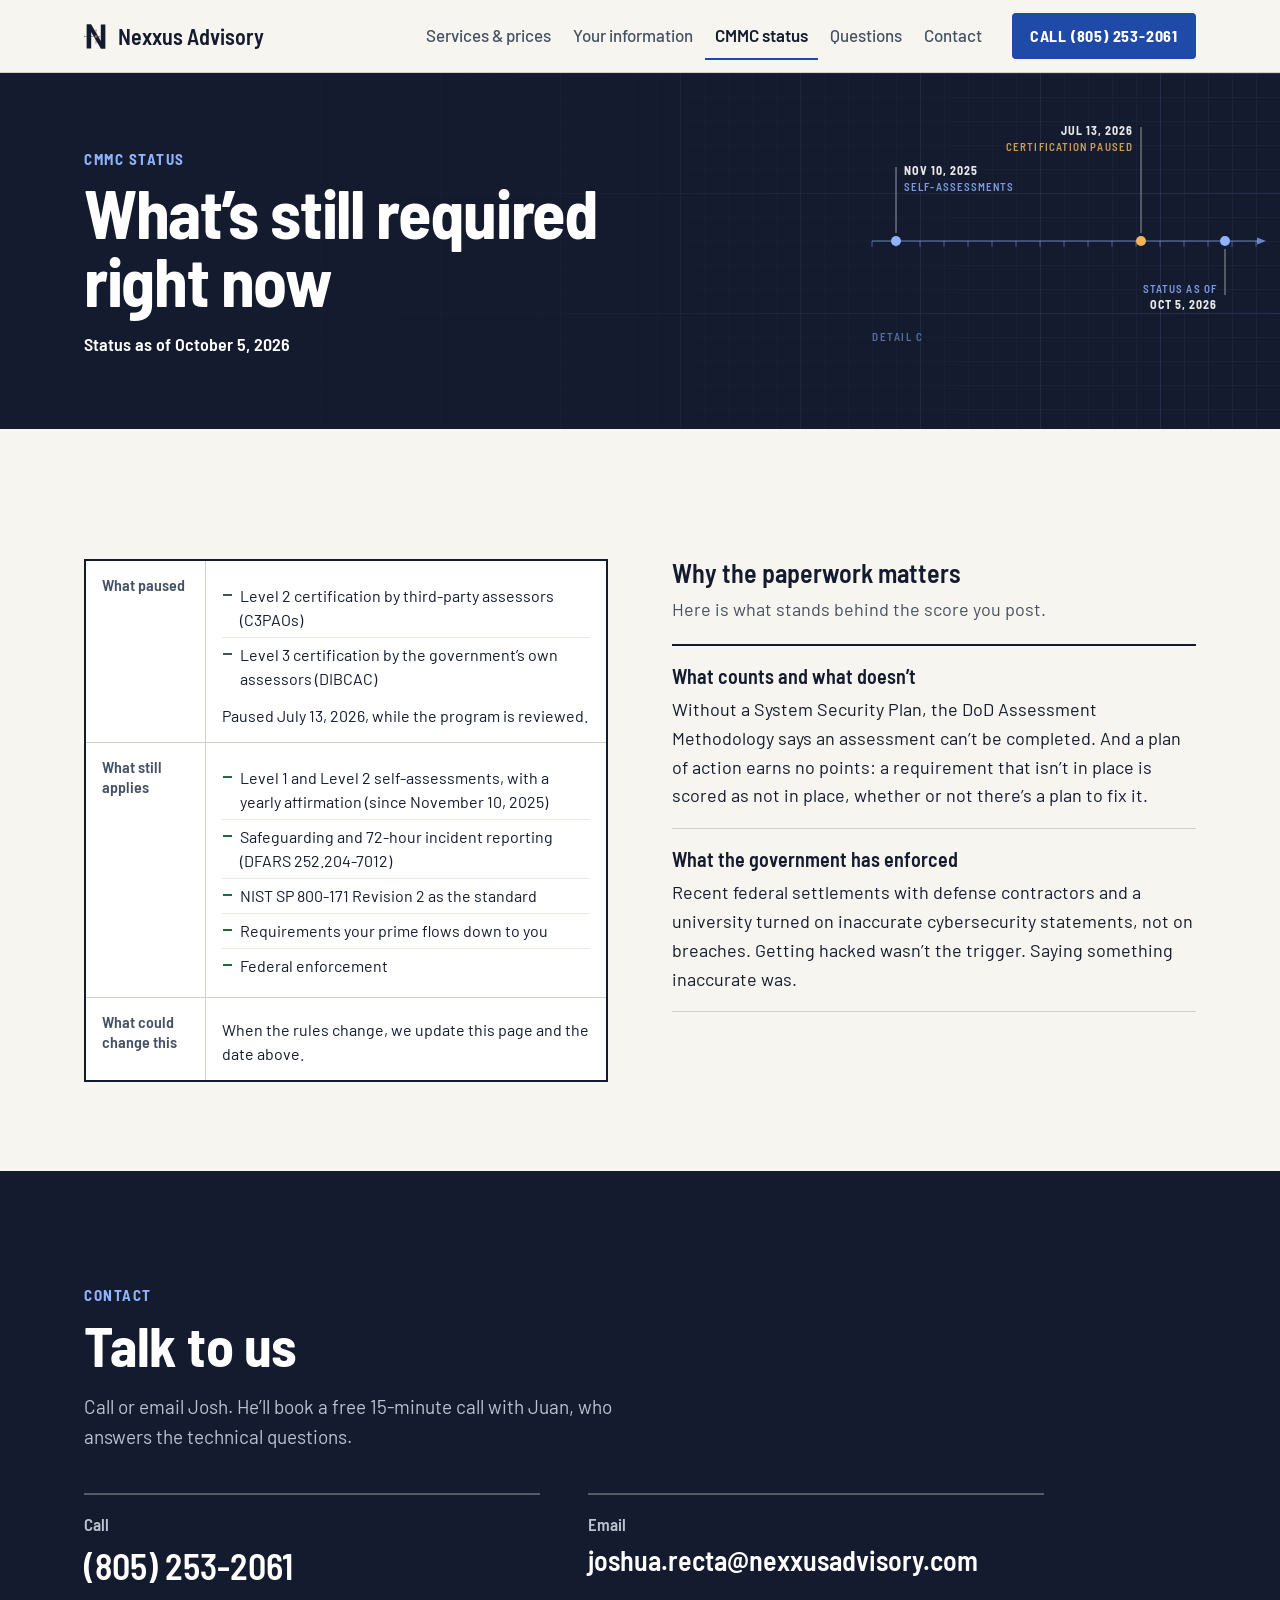
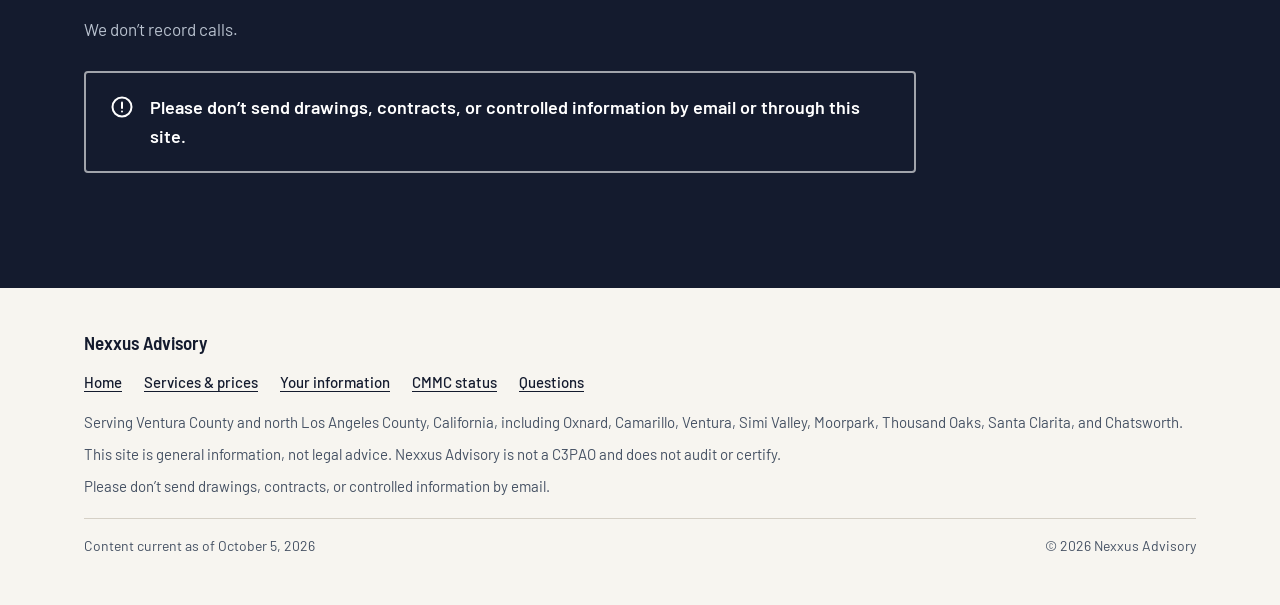
==== commit ab2eb5cd: "Inner pages: a small "detail" drawing in each page header Home keeps the full route drawing; each in" ====
--- a/cmmc-status/index.html
+++ b/cmmc-status/index.html
@@ -76,6 +76,22 @@
 <main id="main">
 
   <section class="hero page-hero" aria-labelledby="page-title">
+    <svg class="detail" viewBox="0 0 432 264" aria-hidden="true" focusable="false">
+      <path class="trace-route" d="M24 144H410"></path>
+      <path class="trace-arrow" d="M418 144l-9-3.5v7z"></path>
+      <path class="detail-tick" d="M24 144V150M48 144V150M72 144V150M96 144V150M120 144V150M144 144V150M168 144V150M192 144V150M216 144V150M240 144V150M264 144V150M288 144V150M312 144V150M336 144V150M360 144V150M384 144V150M408 144V150"></path>
+      <path class="note-line" d="M48 136V70M293 136V30M377 152V198"></path>
+      <circle class="detail-dot" cx="48" cy="144" r="5"></circle>
+      <circle class="detail-dot-hold" cx="293" cy="144" r="5"></circle>
+      <circle class="detail-dot" cx="377" cy="144" r="5"></circle>
+      <text class="detail-date" x="56" y="78">NOV 10, 2025</text>
+      <text class="detail-what" x="56" y="94">SELF-ASSESSMENTS</text>
+      <text class="detail-date detail-end" x="285" y="38">JUL 13, 2026</text>
+      <text class="detail-what detail-hold detail-end" x="285" y="54">CERTIFICATION PAUSED</text>
+      <text class="detail-what detail-end" x="369" y="196">STATUS AS OF</text>
+      <text class="detail-date detail-end" x="369" y="212">OCT 5, 2026</text>
+      <text class="trace-caps" x="24" y="244">DETAIL C</text>
+    </svg>
     <div class="wrap">
       <p class="eyebrow">CMMC status</p>
       <h1 id="page-title">What’s still required right now</h1>
--- a/styles.css
+++ b/styles.css
@@ -147,7 +147,7 @@
 .page-hero{ padding:clamp(48px,6vw,88px) 0 clamp(44px,5.5vw,80px); }
 .page-hero h1{ font-size:clamp(2.5rem,5.6vw,4.25rem); font-weight:700; line-height:1; letter-spacing:-.02em; max-width:18ch; }
 .hero .eyebrow{ color:var(--blue-light); }
-.page-intro{ margin-top:20px; max-width:38em; font-size:clamp(1.1875rem,1.8vw,1.3125rem); color:var(--night-text); }
+.page-intro{ margin-top:20px; max-width:32em; font-size:clamp(1.1875rem,1.8vw,1.3125rem); color:var(--night-text); }
 .page-hero .date-line{ margin-top:16px; font-family:var(--cond); font-weight:600; font-size:1.125rem; color:#fff; }
 
 /* Route drawing on the grid: how drawings move through a shop (wide screens only).
@@ -641,3 +641,25 @@
 
 .handling-top{ margin-top:0; }
 @media print{ .menu{ display:none; } .page-hero h1, .page-intro, .page-hero .date-line{ color:#000; } }
+
+/* Inner pages: one small, still "detail" drawing on the grid (wide screens only).
+   Home keeps the full drawing; these zoom in on one part, like detail views on a drawing. */
+.detail{ display:none; position:absolute; top:24px; right:0; width:432px; height:264px; pointer-events:none; }
+@media (min-width:1240px){ .detail{ display:block; } .page-hero{ min-height:312px; } }
+.trace-arrow{ fill:var(--blue-light); fill-opacity:.7; }
+.trace-hold{ fill:var(--ink); stroke:var(--hold-light); stroke-width:1.5; }
+.note-dim{ fill:#fff; fill-opacity:.85; font-family:var(--cond); font-weight:600; font-size:12px; letter-spacing:.04em; text-anchor:middle; }
+.note-gap{ stroke-dasharray:4 4; }
+.detail-tick{ fill:none; stroke:var(--blue-light); stroke-opacity:.45; stroke-width:1; }
+.detail-dot{ fill:var(--blue-light); }
+.detail-dot-hold{ fill:var(--hold-light); }
+.detail-date{ fill:#fff; fill-opacity:.9; font-family:var(--cond); font-weight:700; font-size:12px; letter-spacing:.08em; }
+.detail-what{ fill:var(--blue-light); fill-opacity:.85; font-family:var(--cond); font-weight:600; font-size:11px; letter-spacing:.1em; }
+.detail-what.detail-hold{ fill:var(--hold-light); }
+.detail-end{ text-anchor:end; }
+.note-text.detail-start{ text-anchor:start; }
+.note-balloon-sm circle{ stroke-width:1; }
+.note-balloon-sm text{ font-size:10px; }
+.detail-bar rect{ fill:var(--blue-light); fill-opacity:.3; }
+.detail-check{ fill:none; stroke:var(--blue-light); stroke-width:1.75; stroke-linecap:round; stroke-linejoin:round; }
+@media print{ .detail{ display:none !important; } }
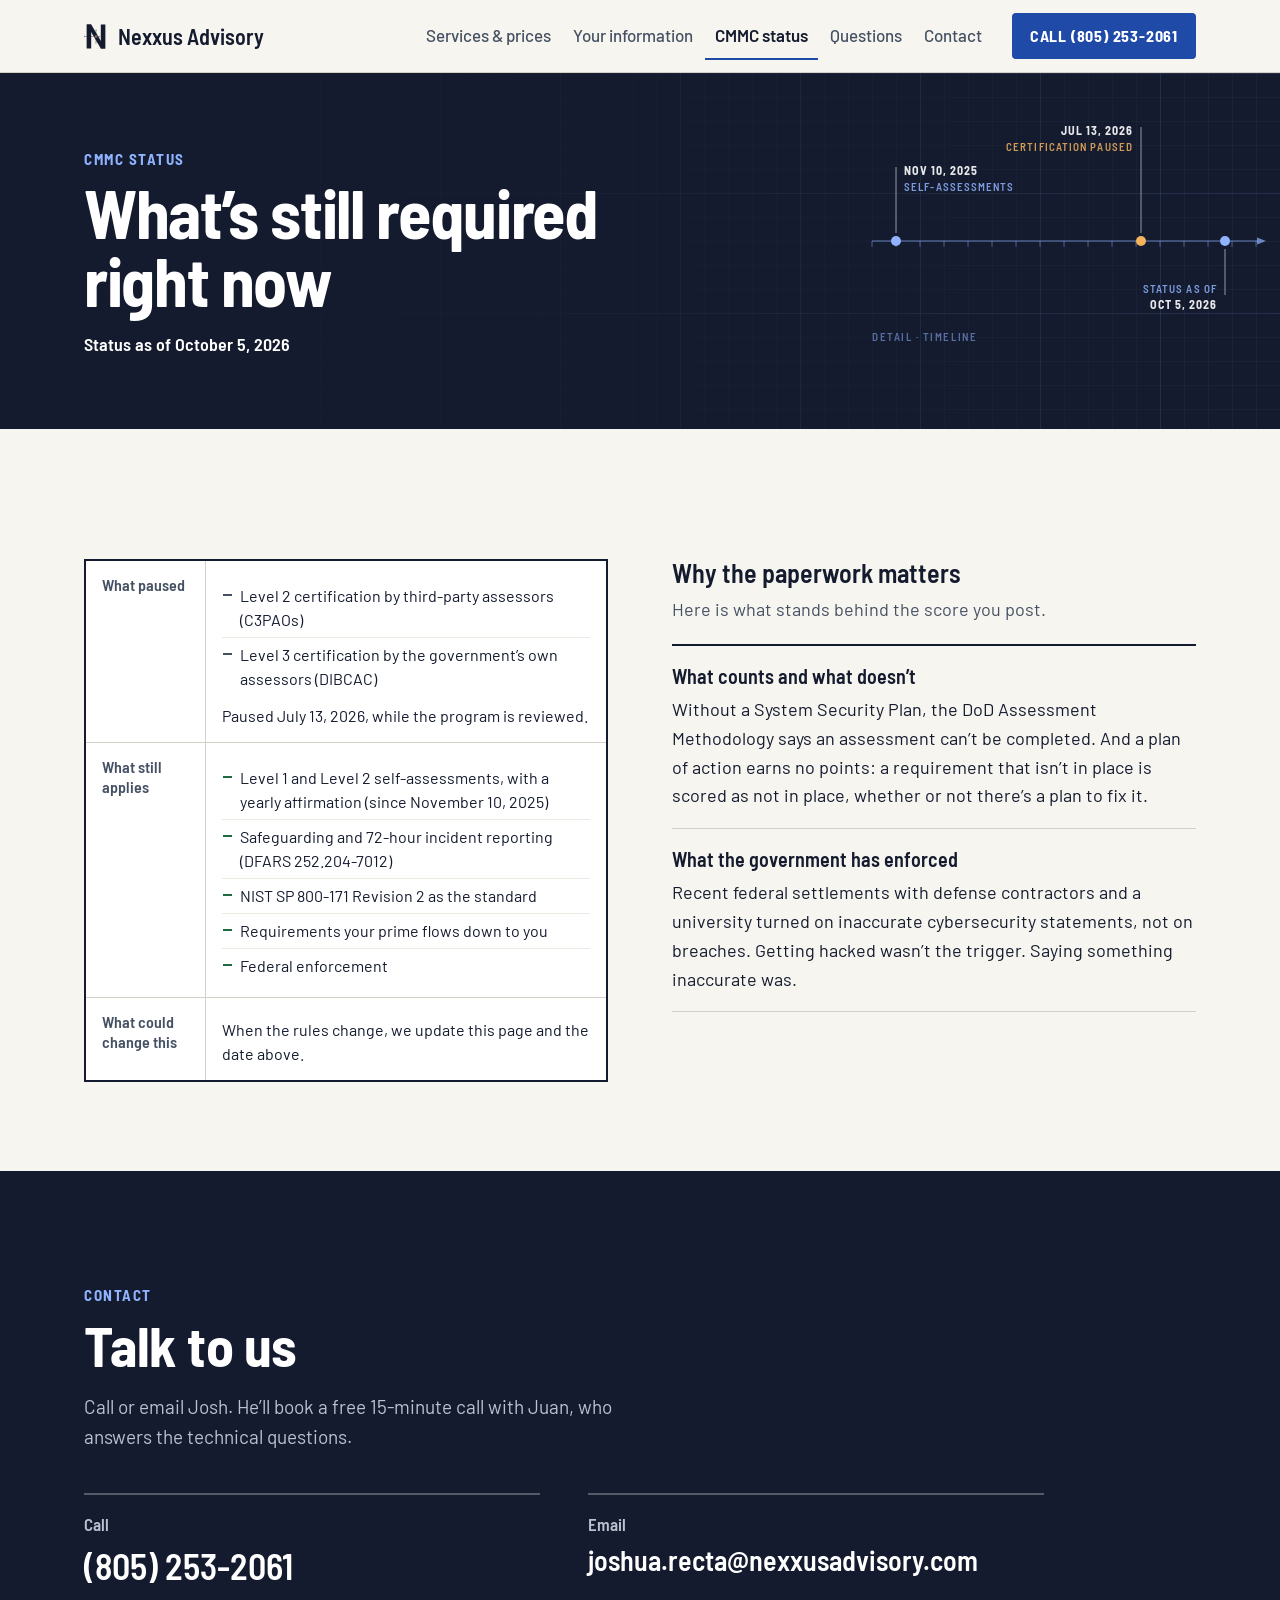
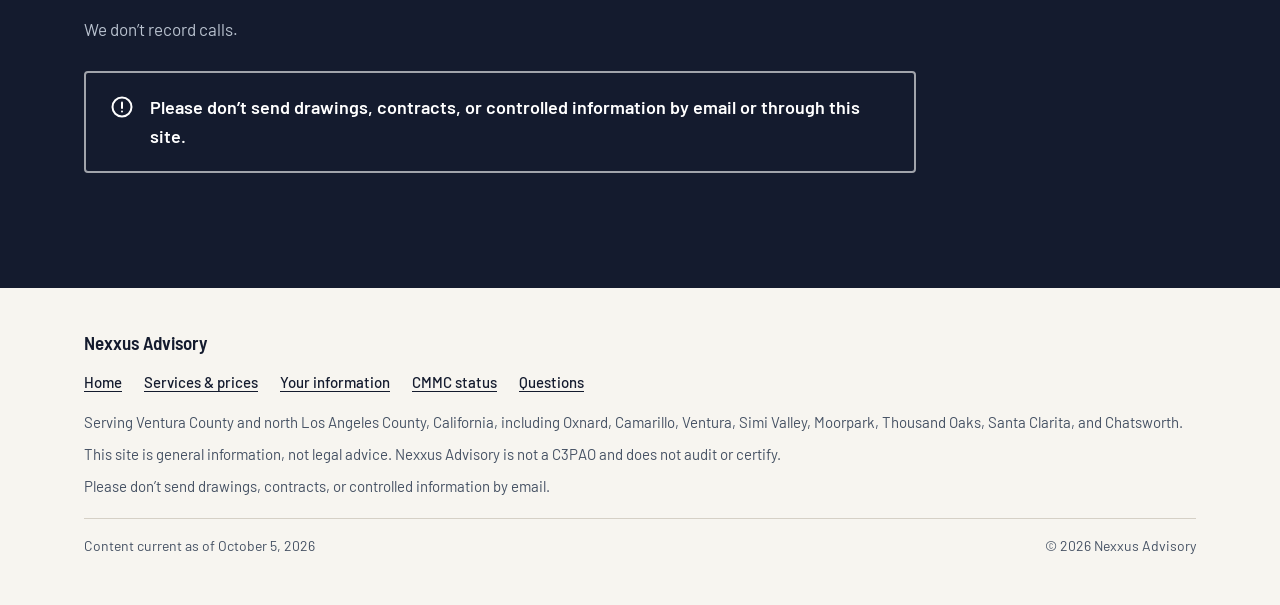
==== commit febe4f9a: "Detail drawings: named labels instead of A-D Two engagements, Your boundary, Timeline, Questions, an" ====
--- a/cmmc-status/index.html
+++ b/cmmc-status/index.html
@@ -90,7 +90,7 @@
       <text class="detail-what detail-hold detail-end" x="285" y="54">CERTIFICATION PAUSED</text>
       <text class="detail-what detail-end" x="369" y="196">STATUS AS OF</text>
       <text class="detail-date detail-end" x="369" y="212">OCT 5, 2026</text>
-      <text class="trace-caps" x="24" y="244">DETAIL C</text>
+      <text class="trace-caps" x="24" y="244">DETAIL · TIMELINE</text>
     </svg>
     <div class="wrap">
       <p class="eyebrow">CMMC status</p>
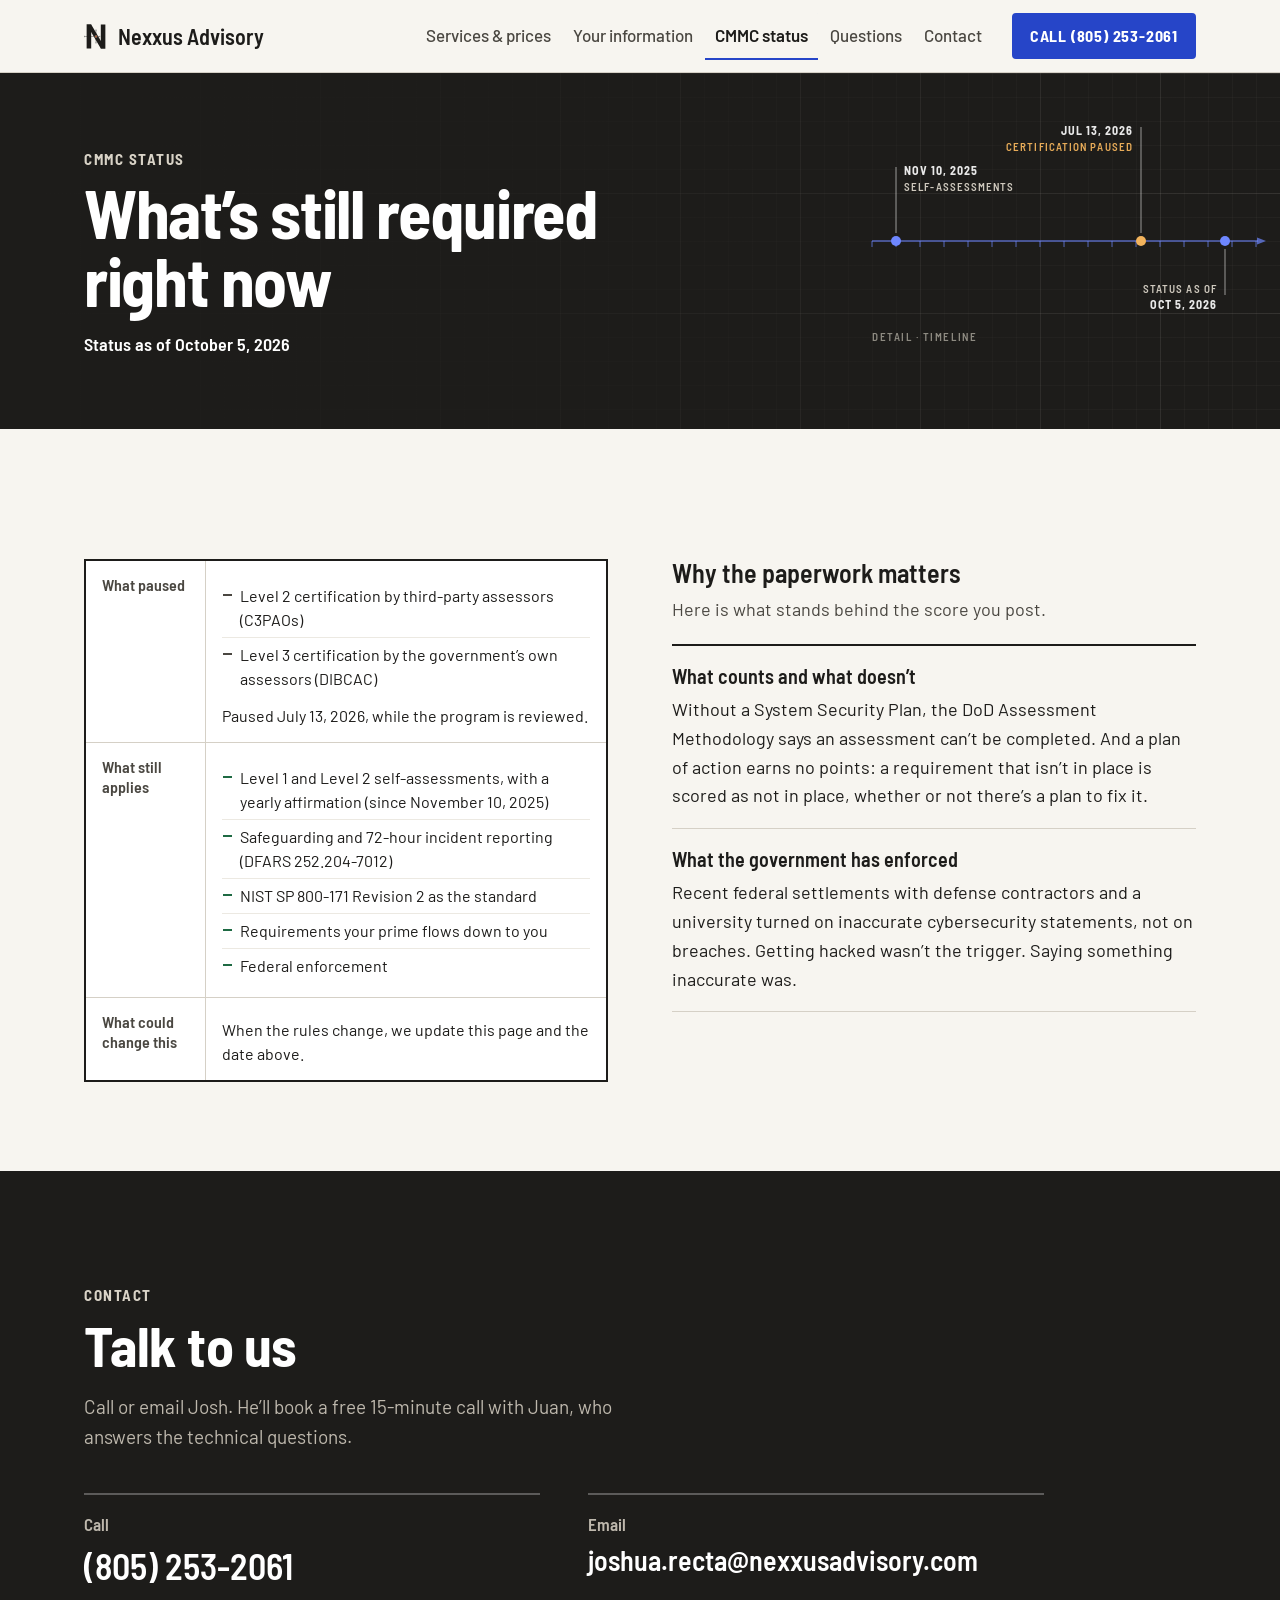
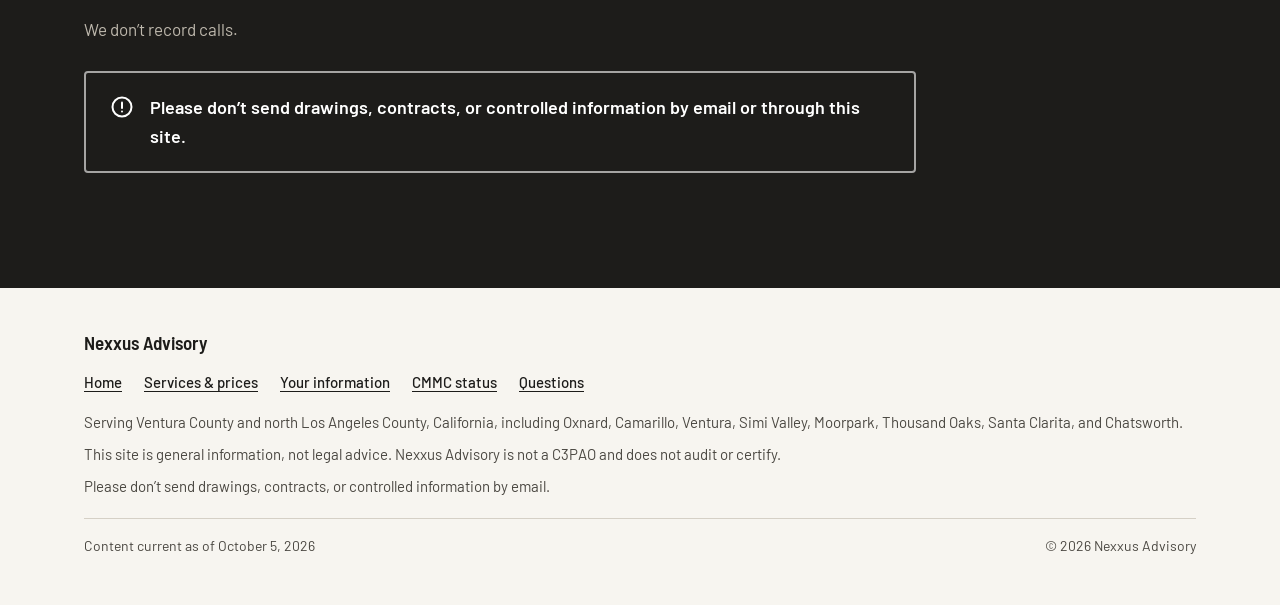
==== commit b67c1ffb: "Graphite palette: replace navy with graphite, blue with layout blue Dark bands, headings and body in" ====
--- a/cmmc-status/index.html
+++ b/cmmc-status/index.html
@@ -31,12 +31,12 @@
   <div class="wrap">
     <a class="brand" href="/" aria-label="Nexxus Advisory, home">
       <svg viewBox="0 0 200 240" aria-hidden="true" focusable="false">
-        <g fill="#141B2E">
+        <g fill="#1D1C1A">
           <rect x="22" y="20" width="38" height="200"></rect>
           <rect x="140" y="20" width="38" height="200"></rect>
           <polygon points="22,20 60,20 178,220 140,220"></polygon>
         </g>
-        <g stroke="#141B2E" stroke-width="3" fill="none">
+        <g stroke="#1D1C1A" stroke-width="3" fill="none">
           <line x1="4" y1="120" x2="132" y2="120"></line>
           <line x1="100" y1="66" x2="100" y2="174"></line>
           <line x1="4" y1="114" x2="4" y2="126"></line>
--- a/styles.css
+++ b/styles.css
@@ -5,18 +5,19 @@
   --paper:#FFFFFF;  /* cards and sheets sit on the page in white */
   --steel:#ECE9E2;
   --line:#D5D0C6;
-  --ink:#141B2E;
-  --ink-2:#455163;
-  --blue:#1F4AA8;
-  --blue-dark:#173A86;
+  --ink:#1D1C1A;    /* graphite: warm near-black, like pencil or print ink */
+  --ink-2:#4A4741;
+  --blue:#2645C8;   /* layout blue: links and buttons on paper */
+  --blue-dark:#1D37A3;
   --hold:#8A4B00;
   --hold-bg:#FDF0D5;
   --ok:#1E6A43;
   --ok-bg:#E2F1E8;
-  --night-text:#B9C2CF;
+  --night-text:#BEB8AD;
   --night-line:rgba(255,255,255,.16);
-  --blue-light:#8FB3FF; /* links and accents on the dark bands */
-  --blue-bright:#3B6FE0; /* buttons on the dark bands */
+  --blue-light:#6E87FF; /* layout blue on the dark bands: links, accents, linework */
+  --blue-bright:#2E50E0; /* buttons on the dark bands */
+  --night-label:#D9D3C7; /* labels on the dark bands */
   --hold-light:#F2B35C;
   --sans:'Barlow', system-ui, -apple-system, 'Segoe UI', sans-serif;
   --cond:'Barlow Semi Condensed', 'Barlow', system-ui, -apple-system, 'Segoe UI', sans-serif;
@@ -105,7 +106,7 @@
 .menu[open] .menu-bars{ display:none; }
 .menu-panel{
   position:absolute; right:0; top:calc(100% + 10px); z-index:70; width:min(20rem, calc(100vw - 32px));
-  background:var(--paper); border:2px solid var(--ink); border-radius:4px; box-shadow:0 18px 36px -18px rgba(20,27,46,.45);
+  background:var(--paper); border:2px solid var(--ink); border-radius:4px; box-shadow:0 18px 36px -18px rgba(29,28,26,.45);
 }
 .menu-panel li + li{ border-top:1px solid var(--line); }
 .menu-panel a{ display:block; padding:14px 18px; color:var(--ink); text-decoration:none; font-family:var(--cond); font-weight:600; font-size:1.1875rem; }
@@ -131,11 +132,11 @@
   padding:clamp(56px,8vw,112px) 0 0; color:#fff;
   background-color:var(--ink);
   background-image:
-    linear-gradient(90deg, var(--ink) 0%, rgba(20,27,46,.88) 40%, rgba(20,27,46,.15) 100%),
-    linear-gradient(rgba(143,179,255,.12) 1px, transparent 1px),
-    linear-gradient(90deg, rgba(143,179,255,.12) 1px, transparent 1px),
-    linear-gradient(rgba(143,179,255,.05) 1px, transparent 1px),
-    linear-gradient(90deg, rgba(143,179,255,.05) 1px, transparent 1px);
+    linear-gradient(90deg, var(--ink) 0%, rgba(29,28,26,.88) 40%, rgba(29,28,26,.15) 100%),
+    linear-gradient(rgba(232,226,214,.10) 1px, transparent 1px),
+    linear-gradient(90deg, rgba(232,226,214,.10) 1px, transparent 1px),
+    linear-gradient(rgba(232,226,214,.04) 1px, transparent 1px),
+    linear-gradient(90deg, rgba(232,226,214,.04) 1px, transparent 1px);
   background-size:auto, 120px 120px, 120px 120px, 24px 24px, 24px 24px;
   /* grid anchored to the right edge so the route drawing sits exactly on its lines */
   background-position:0 0, right 0 top 0, right 0 top 0, right 0 top 0, right 0 top 0;
@@ -146,7 +147,7 @@
 /* Inner pages open with a compact version of the dark band */
 .page-hero{ padding:clamp(48px,6vw,88px) 0 clamp(44px,5.5vw,80px); }
 .page-hero h1{ font-size:clamp(2.5rem,5.6vw,4.25rem); font-weight:700; line-height:1; letter-spacing:-.02em; max-width:18ch; }
-.hero .eyebrow{ color:var(--blue-light); }
+.hero .eyebrow{ color:var(--night-label); }
 .page-intro{ margin-top:20px; max-width:32em; font-size:clamp(1.1875rem,1.8vw,1.3125rem); color:var(--night-text); }
 .page-hero .date-line{ margin-top:16px; font-family:var(--cond); font-weight:600; font-size:1.125rem; color:#fff; }
 
@@ -160,13 +161,13 @@
 @media (min-width:1440px){ .trace{ display:block; } }
 /* hover zone over the drawing only (clear of the text), so hovering it replays the trip */
 .trace-hit{ fill:none; pointer-events:all; }
-.trace-shop{ fill:none; stroke:var(--blue-light); stroke-opacity:.35; stroke-width:1; stroke-dasharray:6 6; }
-.trace-caps{ fill:var(--blue-light); fill-opacity:.55; font-family:var(--cond); font-weight:600; font-size:11px; letter-spacing:.14em; }
-.trace-route{ fill:none; stroke:var(--blue-light); stroke-opacity:.45; stroke-width:1.5; stroke-linejoin:round; }
+.trace-shop{ fill:none; stroke:var(--night-label); stroke-opacity:.35; stroke-width:1; stroke-dasharray:6 6; }
+.trace-caps{ fill:var(--night-label); fill-opacity:.6; font-family:var(--cond); font-weight:600; font-size:11px; letter-spacing:.14em; }
+.trace-route{ fill:none; stroke:var(--blue-light); stroke-opacity:.7; stroke-width:1.5; stroke-linejoin:round; }
 .trace-pulse{ fill:none; stroke:#fff; stroke-width:2.5; stroke-linecap:round; stroke-dasharray:48 2000; stroke-dashoffset:48; opacity:.9; }
 .trace-grow{ fill:none; stroke:var(--hold-light); stroke-opacity:.6; stroke-width:1.5; stroke-dasharray:5 6; }
-.trace-node rect{ fill:var(--ink); stroke:var(--blue-light); stroke-opacity:.6; stroke-width:1.5; }
-.trace-label text{ fill:var(--blue-light); fill-opacity:.85; font-family:var(--cond); font-weight:600; font-size:12px; letter-spacing:.1em; text-anchor:middle; }
+.trace-node rect{ fill:var(--ink); stroke:var(--blue-light); stroke-opacity:.8; stroke-width:1.5; }
+.trace-label text{ fill:var(--night-label); fill-opacity:.95; font-family:var(--cond); font-weight:600; font-size:12px; letter-spacing:.1em; text-anchor:middle; }
 .trace-via circle{ fill:var(--blue-light); fill-opacity:.7; }
 .trace-exit circle{ fill:var(--hold-light); fill-opacity:.8; }
 /* Nexxus layer: drafting notes that map the route but never touch it */
@@ -213,9 +214,9 @@
 .hero-kicker{
   max-width:48rem; margin-bottom:20px;
   font-family:var(--cond); font-weight:600; font-size:clamp(1.0625rem,1.6vw,1.25rem); line-height:1.3;
-  letter-spacing:.01em; color:var(--blue-light);
-}
-.hero .hero-kicker{ color:var(--blue-light); }
+  letter-spacing:.01em; color:var(--night-label);
+}
+.hero .hero-kicker{ color:var(--night-label); }
 .hero-slogan{
   font-family:var(--cond); color:#fff;
   font-size:clamp(3rem,7.4vw,6rem); font-weight:700;
@@ -289,7 +290,7 @@
 .section-dark{ background:var(--ink); color:#fff; }
 .section-dark h2, .section-dark h3{ color:#fff; }
 .section-dark .section-head p{ color:var(--night-text); }
-.section-dark .section-head .eyebrow, .contact .eyebrow{ color:var(--blue-light); }
+.section-dark .section-head .eyebrow, .contact .eyebrow{ color:var(--night-label); }
 .section-dark a{ color:var(--blue-light); }
 .section-dark :focus-visible{ outline-color:#fff; }
 .section-dark .limits{ border-top-color:rgba(255,255,255,.6); }
@@ -535,7 +536,7 @@
 .dg .ah-hold{ fill:var(--hold); }
 .dg .badge{ fill:var(--hold); }
 .dg .badge-t{ fill:#fff; font-family:var(--cond); font-weight:700; font-size:14px; }
-.dg .us{ fill:#E8EEF8; stroke:var(--blue); stroke-width:1.5; }
+.dg .us{ fill:#E9ECFB; stroke:var(--blue); stroke-width:1.5; }
 .dg .us-line{ fill:none; stroke:var(--blue); stroke-width:1.5; stroke-dasharray:2 4; }
 .legend{ margin-top:18px; display:grid; grid-template-columns:repeat(auto-fit,minmax(min(20rem,100%),1fr)); gap:6px 24px; padding:0; list-style:none; font-size:1rem; }
 .legend li{ display:flex; gap:10px; align-items:baseline; }
@@ -616,10 +617,10 @@
 @media (hover: hover) and (prefers-reduced-motion: no-preference){
   /* Lift on hover, mouse only (not on phones) */
   .btn{ transition:background-color .15s ease, color .15s ease, border-color .15s ease, transform .15s ease, box-shadow .15s ease; }
-  .btn:hover{ transform:translateY(-1px); box-shadow:0 6px 14px -8px rgba(20,27,46,.45); }
+  .btn:hover{ transform:translateY(-1px); box-shadow:0 6px 14px -8px rgba(29,28,26,.45); }
   .btn:active{ transform:none; box-shadow:none; }
   .service{ transition:transform .2s ease, box-shadow .2s ease; }
-  .service:hover{ transform:translateY(-3px); box-shadow:0 14px 28px -16px rgba(20,27,46,.35); }
+  .service:hover{ transform:translateY(-3px); box-shadow:0 14px 28px -16px rgba(29,28,26,.35); }
 }
 @media print{ *{ animation:none !important; transition:none !important; } }
 
@@ -650,11 +651,11 @@
 .trace-hold{ fill:var(--ink); stroke:var(--hold-light); stroke-width:1.5; }
 .note-dim{ fill:#fff; fill-opacity:.85; font-family:var(--cond); font-weight:600; font-size:12px; letter-spacing:.04em; text-anchor:middle; }
 .note-gap{ stroke-dasharray:4 4; }
-.detail-tick{ fill:none; stroke:var(--blue-light); stroke-opacity:.45; stroke-width:1; }
+.detail-tick{ fill:none; stroke:var(--blue-light); stroke-opacity:.7; stroke-width:1; }
 .detail-dot{ fill:var(--blue-light); }
 .detail-dot-hold{ fill:var(--hold-light); }
 .detail-date{ fill:#fff; fill-opacity:.9; font-family:var(--cond); font-weight:700; font-size:12px; letter-spacing:.08em; }
-.detail-what{ fill:var(--blue-light); fill-opacity:.85; font-family:var(--cond); font-weight:600; font-size:11px; letter-spacing:.1em; }
+.detail-what{ fill:var(--night-label); fill-opacity:.95; font-family:var(--cond); font-weight:600; font-size:11px; letter-spacing:.1em; }
 .detail-what.detail-hold{ fill:var(--hold-light); }
 .detail-end{ text-anchor:end; }
 .note-text.detail-start{ text-anchor:start; }
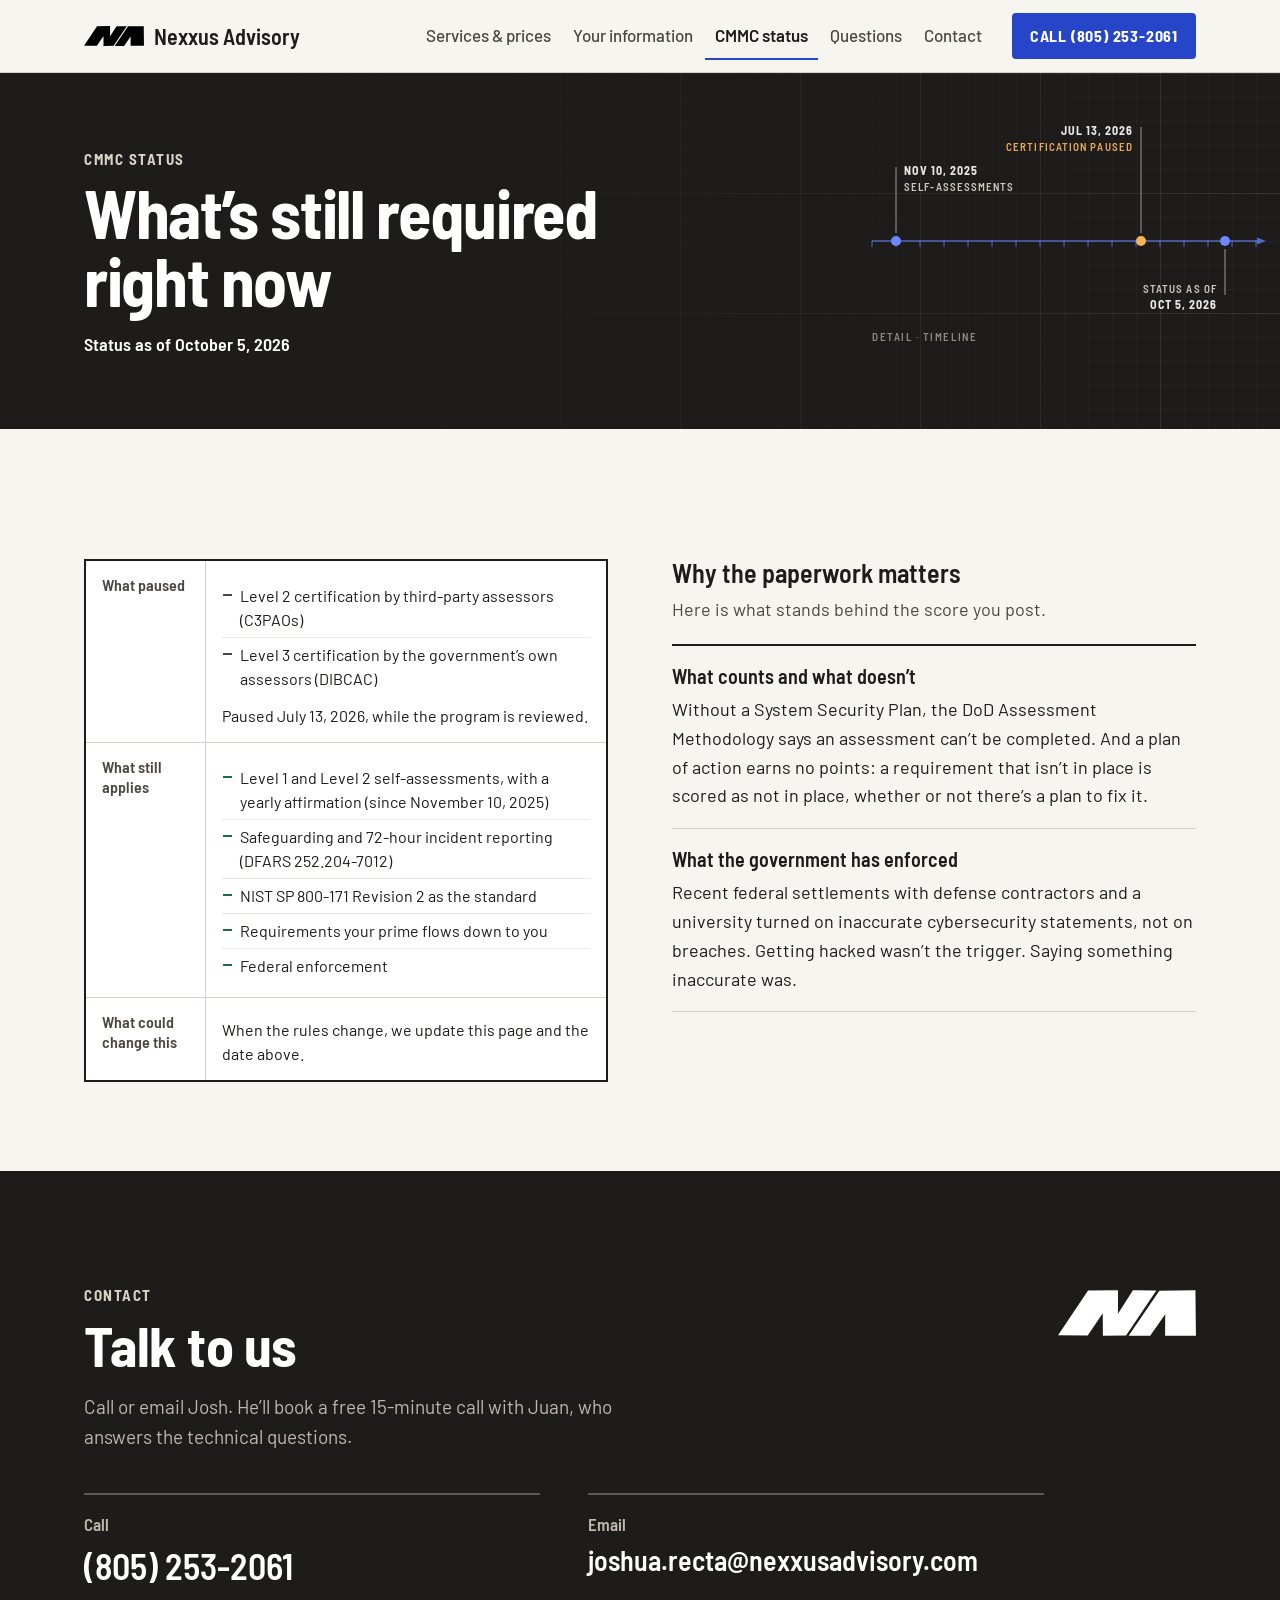
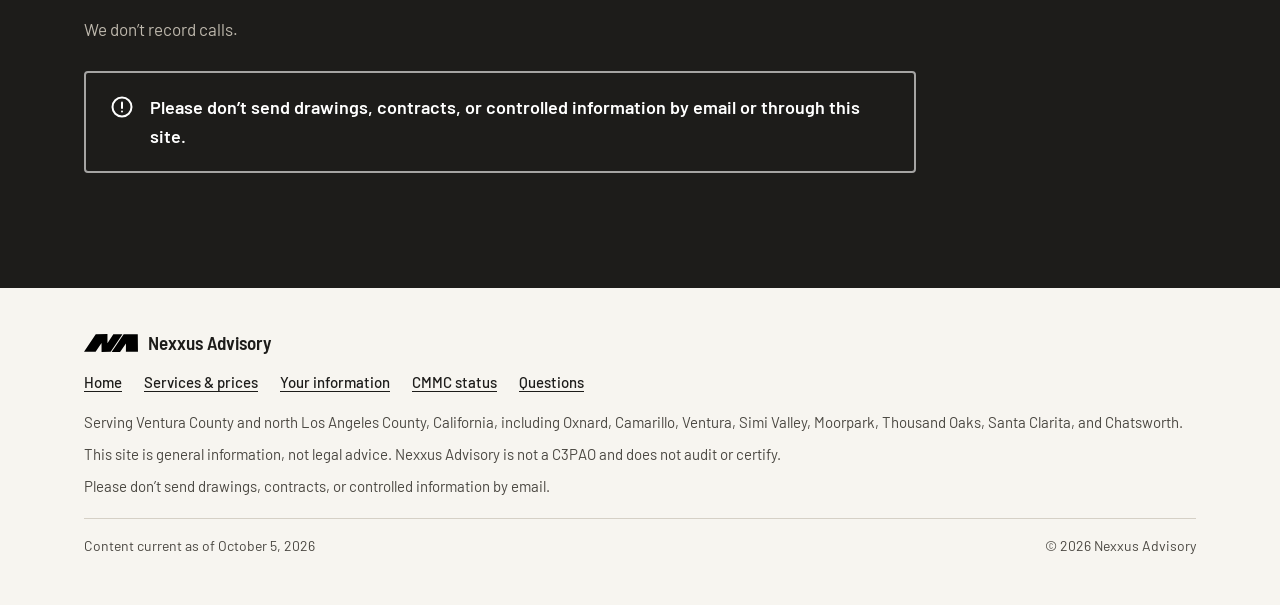
==== commit 63992967: "New Nexxus logo across the five-page site (replaces #6) Juan's "NA" mark, traced to vector as drawn," ====
--- a/cmmc-status/index.html
+++ b/cmmc-status/index.html
@@ -30,22 +30,7 @@
 <header class="site-header">
   <div class="wrap">
     <a class="brand" href="/" aria-label="Nexxus Advisory, home">
-      <svg viewBox="0 0 200 240" aria-hidden="true" focusable="false">
-        <g fill="#1D1C1A">
-          <rect x="22" y="20" width="38" height="200"></rect>
-          <rect x="140" y="20" width="38" height="200"></rect>
-          <polygon points="22,20 60,20 178,220 140,220"></polygon>
-        </g>
-        <g stroke="#1D1C1A" stroke-width="3" fill="none">
-          <line x1="4" y1="120" x2="132" y2="120"></line>
-          <line x1="100" y1="66" x2="100" y2="174"></line>
-          <line x1="4" y1="114" x2="4" y2="126"></line>
-          <line x1="132" y1="114" x2="132" y2="126"></line>
-          <line x1="94" y1="66" x2="106" y2="66"></line>
-          <line x1="94" y1="174" x2="106" y2="174"></line>
-        </g>
-        <circle cx="100" cy="120" r="9" fill="#A6491F" stroke="#FFFFFF" stroke-width="2"></circle>
-      </svg>
+      <svg class="mark" viewBox="0 0 1924 638" aria-hidden="true" focusable="false"><path fill="#000" d="M1371 5 1045 3 836 328 836 1 419 6 1 629 414 632 624 323 626 637 949 634Z M1916 3 1413 9 985 636 1285 636 1495 338 1493 635 1923 635Z"></path></svg>
       <span>Nexxus Advisory</span>
     </a>
     <nav class="site-nav" aria-label="Pages">
@@ -153,6 +138,7 @@
 
   <section class="contact" id="contact" aria-labelledby="contact-title">
     <div class="wrap">
+      <svg class="mark mark-contact" viewBox="0 0 1924 638" aria-hidden="true" focusable="false"><path fill="#fff" d="M1371 5 1045 3 836 328 836 1 419 6 1 629 414 632 624 323 626 637 949 634Z M1916 3 1413 9 985 636 1285 636 1495 338 1493 635 1923 635Z"></path></svg>
       <p class="eyebrow">Contact</p>
       <h2 id="contact-title">Talk to us</h2>
       <p class="contact-sub">Call or email Josh. He’ll book a free 15-minute call with Juan, who answers the technical questions.</p>
@@ -175,7 +161,7 @@
 
 <footer class="site-footer">
   <div class="wrap">
-    <p class="footer-name">Nexxus Advisory</p>
+    <p class="footer-name"><svg class="mark" viewBox="0 0 1924 638" aria-hidden="true" focusable="false"><path fill="#000" d="M1371 5 1045 3 836 328 836 1 419 6 1 629 414 632 624 323 626 637 949 634Z M1916 3 1413 9 985 636 1285 636 1495 338 1493 635 1923 635Z"></path></svg><span>Nexxus Advisory</span></p>
     <ul class="footer-nav" aria-label="Pages">
       <li><a href="/">Home</a></li>
       <li><a href="/services/">Services &amp; prices</a></li>
--- a/styles.css
+++ b/styles.css
@@ -80,7 +80,9 @@
   font-family:var(--cond); font-weight:600; font-size:1.375rem; line-height:1;
 }
 .brand:hover{ color:var(--ink); }
-.brand svg{ width:24px; height:29px; flex:none; }
+.brand .mark{ width:60px; height:20px; flex:none; }
+@media (max-width:399px){ .brand{ gap:8px; } .brand .mark{ width:42px; height:14px; } }
+@media (max-width:370px){ .brand{ gap:7px; } .brand .mark{ width:33px; height:11px; } }
 .site-nav ul{ display:flex; gap:2px; }
 .site-nav a{
   display:block; padding:10px 10px; border-radius:4px;
@@ -382,6 +384,8 @@
 .service-terms{ margin-top:auto; padding-top:24px; display:grid; grid-template-columns:4.5rem minmax(0,1fr); gap:8px 12px; }
 .service-terms dt{ font-family:var(--cond); font-weight:600; font-size:1.0625rem; color:var(--ink-2); }
 .service-terms dd{ font-size:1.0625rem; }
+.service-sample{ margin-top:16px; font-family:var(--cond); font-weight:600; font-size:1.125rem; }
+.service-sample a::after{ content:" \2192"; }
 .terms-note{ margin-top:28px; max-width:46rem; font-weight:500; }
 @media (max-width:860px){ .services{ grid-template-columns:minmax(0,1fr); } }
 
@@ -482,6 +486,9 @@
 
 /* Contact */
 .contact{ background:var(--ink); color:#fff; padding:clamp(72px,9vw,120px) 0; }
+.contact .wrap{ position:relative; }
+.mark-contact{ display:none; position:absolute; top:4px; right:var(--gutter); width:138px; height:46px; }
+@media (min-width:960px){ .mark-contact{ display:block; } }
 .contact h2{ color:#fff; font-size:clamp(2.25rem,4.6vw,3.5rem); font-weight:700; letter-spacing:-.01em; }
 .contact-sub{ margin-top:16px; max-width:36rem; font-size:1.1875rem; color:var(--night-text); }
 .contact-grid{ margin-top:40px; display:grid; grid-template-columns:repeat(2,minmax(0,1fr)); gap:28px 48px; max-width:60rem; }
@@ -501,7 +508,8 @@
 
 /* Footer */
 .site-footer{ padding:40px 0 48px; font-size:.9375rem; color:var(--ink-2); }
-.footer-name{ font-family:var(--cond); font-weight:600; font-size:1.1875rem; color:var(--ink); }
+.footer-name{ font-family:var(--cond); font-weight:600; font-size:1.1875rem; color:var(--ink); display:flex; align-items:center; gap:10px; }
+.footer-name .mark{ width:54px; height:18px; flex:none; }
 .site-footer p + p{ margin-top:8px; }
 .footer-meta{
   margin-top:20px; padding-top:16px; border-top:1px solid var(--line);
@@ -664,3 +672,105 @@
 .detail-bar rect{ fill:var(--blue-light); fill-opacity:.3; }
 .detail-check{ fill:none; stroke:var(--blue-light); stroke-width:1.75; stroke-linecap:round; stroke-linejoin:round; }
 @media print{ .detail{ display:none !important; } }
+
+/* ---------- Sample documents ---------- */
+/* Marked-up SSP excerpt: the sheet of paper on the left, Nexxus's drafting notes in the margin on the right.
+   Each note's leader runs to the edge of the sheet beside the part it explains. On narrow screens the notes
+   move inside the sheet, above their part. */
+.ssp{ --note-w:15rem; --note-gap:56px; position:relative; margin-top:40px; overflow:hidden; }
+.ssp-part{ display:grid; grid-template-columns:minmax(0,1fr) var(--note-w); column-gap:var(--note-gap); }
+.ssp-body{ grid-column:1; grid-row:1; background:var(--paper); border-left:2px solid var(--ink); border-right:2px solid var(--ink); padding:0 clamp(20px,4vw,48px) 28px; }
+.ssp-part:first-child .ssp-body{ border-top:2px solid var(--ink); }
+.ssp-part:last-child .ssp-body{ border-bottom:2px solid var(--ink); }
+.ssp-part > .ssp-note, .ssp-notes{ grid-column:2; grid-row:1; align-self:start; }
+.ssp-notes{ display:grid; gap:24px; }
+.ssp-note{ position:relative; margin-top:28px; color:var(--blue); font-size:1rem; line-height:1.45; }
+.ssp-notes .ssp-note{ margin-top:0; }
+.ssp-notes .ssp-note:first-child{ margin-top:24px; }
+.ssp-note-t{ font-family:var(--cond); font-weight:700; font-size:.9375rem; letter-spacing:.12em; text-transform:uppercase; }
+.ssp-note::before{ content:""; position:absolute; top:.65em; right:calc(100% + 8px); width:calc(var(--note-gap) - 8px); border-top:1px solid var(--blue); }
+.ssp-note::after{ content:""; position:absolute; top:calc(.65em - 3px); right:calc(100% + var(--note-gap) - 2.5px); width:7px; height:7px; border-radius:50%; background:var(--blue); }
+.ssp-head, .ssp-foot{ display:flex; flex-wrap:wrap; justify-content:space-between; gap:4px 16px; padding-top:16px; padding-bottom:16px; font-family:var(--cond); font-weight:600; font-size:.875rem; letter-spacing:.1em; text-transform:uppercase; color:var(--ink-2); }
+.ssp-head{ border-bottom:2px solid var(--ink); }
+.ssp-head .mark-doc{ display:inline-block; width:36px; height:12px; margin-right:12px; vertical-align:-1px; }
+.ssp-foot{ border-top:1px solid var(--line); }
+.ssp-family{ padding-top:28px; font-family:var(--cond); font-weight:700; font-size:.9375rem; letter-spacing:.12em; text-transform:uppercase; color:var(--ink-2); }
+.ssp-next .ssp-family{ margin-top:4px; border-top:1px solid var(--line); }
+.req{ margin-top:12px; display:grid; grid-template-columns:auto minmax(0,1fr); column-gap:16px; }
+.req-id{ grid-row:1 / span 2; font-family:var(--cond); font-weight:700; font-size:1.375rem; line-height:1.2; }
+.req-text{ font-weight:700; font-size:1.1875rem; line-height:1.4; }
+.req-meta{ margin-top:8px; display:flex; flex-wrap:wrap; align-items:center; gap:8px 12px; font-size:.9375rem; color:var(--ink-2); }
+.req-status{ padding:2px 10px; border:1.5px solid var(--ok); border-radius:3px; background:var(--ok-bg); color:var(--ok); font-family:var(--cond); font-weight:700; font-size:.8125rem; letter-spacing:.1em; text-transform:uppercase; }
+.ssp-label{ padding-top:24px; font-family:var(--cond); font-weight:700; font-size:1.0625rem; }
+.ssp-text{ margin-top:8px; }
+.ssp-table{ width:100%; margin-top:10px; border-collapse:collapse; font-size:1rem; }
+.ssp-table th{ padding:8px 0; border-bottom:2px solid var(--ink); text-align:left; font-family:var(--cond); font-weight:600; font-size:.875rem; letter-spacing:.06em; text-transform:uppercase; color:var(--ink-2); }
+.ssp-table td{ padding:10px 0; border-bottom:1px solid var(--line); vertical-align:top; line-height:1.45; }
+.ssp-table th:last-child, .ssp-table td:last-child{ width:9.5rem; padding-left:20px; }
+.ssp-table td:last-child{ font-family:var(--cond); font-weight:600; }
+.ssp-proof{ margin-top:10px; padding:0; list-style:none; display:grid; gap:8px; }
+.ssp-proof li{ display:flex; align-items:baseline; gap:12px; }
+.ssp-proof .ref{ flex:none; min-width:2.75rem; padding:1px 6px; border:1.5px solid var(--ink); border-radius:3px; text-align:center; font-family:var(--cond); font-weight:700; font-size:.875rem; }
+/* the diagonal SAMPLE mark across the sheet */
+.ssp::after{
+  content:"SAMPLE"; position:absolute; z-index:1; top:50%; left:calc((100% - var(--note-w) - var(--note-gap)) / 2);
+  transform:translate(-50%,-50%) rotate(-24deg); pointer-events:none; white-space:nowrap;
+  font-family:var(--cond); font-weight:700; font-size:clamp(4.5rem,11vw,9rem); letter-spacing:.12em; color:rgba(29,28,26,.07);
+}
+@media (max-width:1000px){
+  .ssp{ --note-w:0px; --note-gap:0px; }
+  .ssp-part{ display:block; }
+  .ssp-part > .ssp-note, .ssp-notes{ margin:0; padding:20px clamp(20px,4vw,48px) 0; background:var(--paper); border-left:2px solid var(--ink); border-right:2px solid var(--ink); }
+  .ssp-notes{ gap:12px; }
+  .ssp-notes .ssp-note:first-child{ margin-top:0; }
+  .ssp-note::before, .ssp-note::after{ display:none; }
+  .ssp-note-in{ padding-left:12px; border-left:3px solid var(--blue); }
+  .ssp-body .ssp-label:first-child{ padding-top:16px; }
+}
+@media (max-width:520px){
+  .ssp-table th:last-child, .ssp-table td:last-child{ width:7rem; padding-left:12px; }
+}
+
+/* The binder drawing (exploded view) and its tab table */
+.binder-layout{ margin-top:40px; display:grid; grid-template-columns:minmax(0,1.35fr) minmax(0,1fr); gap:48px; align-items:center; }
+.binder-fig{ margin:0; }
+.binder-fig svg{ display:block; width:100%; height:auto; }
+.binder-fig svg.bd-tb-mark{ display:inline; width:45px; height:15px; }
+.binder-fig figcaption{ margin-top:12px; font-size:1rem; color:var(--ink-2); }
+/* Line weights are fixed on screen (they don't shrink with the drawing): outlines heavy, detail light, centre lines
+   lightest. Only faces the viewer can see are drawn, so no hidden edge doubles up a line. */
+.binder polygon, .binder line, .binder path, .binder ellipse, .binder circle, .binder rect{ vector-effect:non-scaling-stroke; stroke-linejoin:round; stroke-linecap:round; }
+.binder .bd-board{ fill:var(--line); stroke:var(--ink); stroke-width:1.5px; }
+.binder .bd-board-side{ fill:#B9B3A7; stroke:var(--ink); stroke-width:1.5px; }
+.binder .bd-sheet{ fill:var(--paper); stroke:var(--ink); stroke-width:1.5px; }
+.binder .bd-side{ fill:#E4E0D7; stroke:var(--ink); stroke-width:1.5px; }
+.binder .bd-fine{ stroke-width:.85px; }
+.binder .bd-fine-line{ stroke:var(--ink); stroke-width:.85px; }
+.binder .bd-centre{ stroke:var(--ink-2); stroke-opacity:.55; stroke-width:.85px; stroke-dasharray:9 3 2 3; stroke-linecap:butt; }
+.binder .bd-sub{ stroke:var(--ink-2); stroke-opacity:.5; stroke-width:.85px; }
+.binder .bd-subhead{ stroke-width:1.5px; }
+.binder .bd-dash{ fill:none; stroke:var(--ink); stroke-width:.85px; stroke-dasharray:4 3; stroke-linecap:butt; }
+.binder .bd-ring{ fill:none; stroke:var(--ink); stroke-width:2.25px; }
+.binder .bd-hole{ fill:var(--steel); stroke:var(--ink); stroke-width:.85px; }
+.binder .bd-t{ fill:var(--ink); font-family:var(--cond); }
+.binder .bd-t7{ font-weight:700; } .binder .bd-t6{ font-weight:600; } .binder .bd-t5{ font-weight:500; }
+.binder .bd-note-dot{ fill:var(--blue); }
+.binder .bd-note-line{ stroke:var(--blue); stroke-width:1px; }
+.binder .bd-balloon, .binder .bd-tb{ fill:var(--steel); stroke:var(--blue); stroke-width:1.5px; }
+.binder .bd-balloon-t, .binder .bd-tb-t{ fill:var(--blue); font-family:var(--cond); font-weight:700; text-anchor:middle; }
+@media (max-width:600px){
+  .binder .bd-board, .binder .bd-board-side, .binder .bd-sheet, .binder .bd-side, .binder .bd-subhead, .binder .bd-balloon, .binder .bd-tb{ stroke-width:1.15px; }
+  .binder .bd-fine, .binder .bd-fine-line, .binder .bd-centre, .binder .bd-sub, .binder .bd-dash, .binder .bd-hole{ stroke-width:.7px; }
+  .binder .bd-ring{ stroke-width:1.75px; }
+}
+.parts{ width:100%; border-collapse:collapse; background:var(--paper); border:2px solid var(--ink); }
+.parts caption{ padding-bottom:10px; text-align:left; font-family:var(--cond); font-weight:700; font-size:.9375rem; letter-spacing:.12em; text-transform:uppercase; color:var(--blue); }
+.parts th, .parts td{ padding:12px 14px; border-bottom:1px solid var(--line); text-align:left; font-size:1.0625rem; }
+.parts thead th{ border-bottom:2px solid var(--ink); font-family:var(--cond); font-weight:600; font-size:.9375rem; }
+.parts .tab-letter{ display:inline-grid; place-items:center; width:30px; height:30px; border:1.6px solid var(--blue); border-radius:50%; color:var(--blue); font-family:var(--cond); font-weight:700; }
+.parts .no{ color:var(--ink-2); }
+.parts-note{ margin-top:16px; font-size:1.0625rem; color:var(--ink-2); }
+@media (max-width:900px){ .binder-layout{ grid-template-columns:1fr; gap:32px; } }
+@media (max-width:520px){ .parts th, .parts td{ padding:10px 8px; font-size:1rem; } .parts .tab-letter{ width:26px; height:26px; } }
+@media print{ .ssp::after{ color:rgba(0,0,0,.08); } .ssp-note::before, .ssp-note::after{ display:none; } }
+@media print{ .mark-contact{ display:none !important; } }
